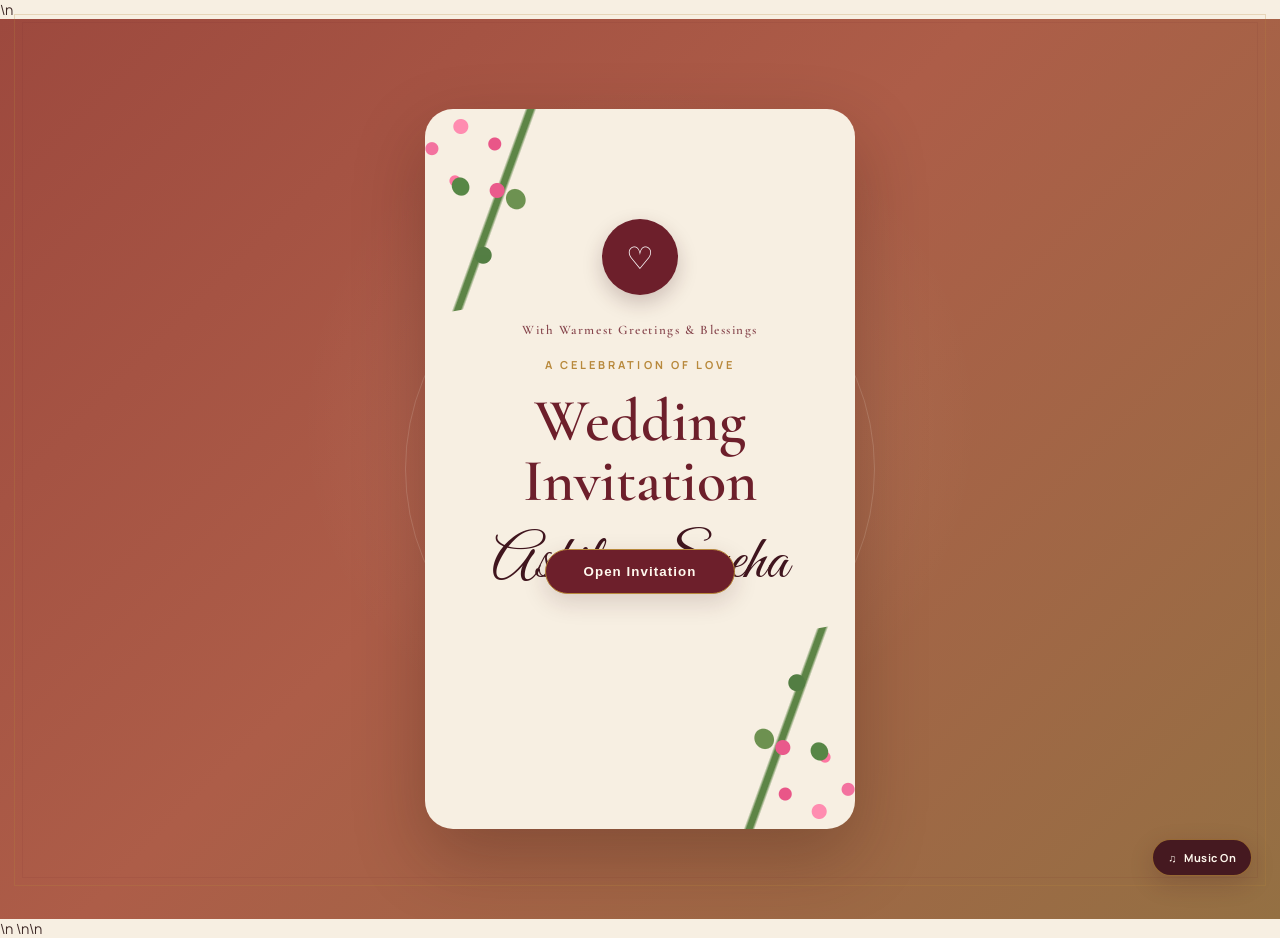
==== index.html @ 761eb429 "Keep invitation language fixed and prevent automatic translation" ====
<!doctype html>
<html lang="en" translate="no" class="notranslate">
<head>
  <meta charset="UTF-8">
  <meta name="viewport" content="width=device-width, initial-scale=1.0">
  <meta name="theme-color" content="#f7efe2">
  <meta name="description" content="Wedding invitation of Ashil & Sneha — 13 December 2026.">\n  <meta name="google" content="notranslate">
  <title>Ashil & Sneha — Wedding Invitation</title>
  <link rel="preconnect" href="https://fonts.googleapis.com">
  <link rel="preconnect" href="https://fonts.gstatic.com" crossorigin>
  <link href="https://fonts.googleapis.com/css2?family=Cormorant+Garamond:wght@400;500;600;700&family=Great+Vibes&family=Manrope:wght@400;500;600;700&display=swap" rel="stylesheet">
  <link rel="stylesheet" href="style.css">
</head>
<body>
  <div class="petals" aria-hidden="true"></div>

  <div id="welcome" class="welcome">
    <div class="mandala"></div>
    <div class="welcome-card">
      <div class="welcome-card-corner top-left" aria-hidden="true"></div>
      <div class="welcome-card-corner bottom-right" aria-hidden="true"></div>
      <div class="welcome-icon" aria-label="Wedding heart">♡</div>
      <div class="gurudeva-mantra">With Warmest Greetings &amp; Blessings</div>
      <p class="eyebrow">A Celebration of Love</p>
      <h1>Wedding Invitation</h1>
      <p class="welcome-names">Ashil <span>&amp;</span> Sneha</p>
      <button id="openInvite" class="gold-btn">Open Invitation</button>
    </div>
  </div>

  <audio id="weddingMusic" preload="auto" loop src="https://d2ol7oe51mr4n9.cloudfront.net/user_3JaT6rEnFH7bwNavYYi70WgtPzo/0bf61aef-4ac8-42bd-b71f-e8da6120f40d.mp3"></audio>\n  <button id="musicToggle" class="music-toggle" type="button" aria-label="Turn wedding music off" aria-pressed="true">♫ <span>Music On</span></button>\n\n  <main id="invitation" class="hidden">
    <section class="hero section corner-floral-frame">
      <div class="lily-corner lily-top-left" aria-hidden="true">✿</div>
      <div class="lily-corner lily-top-right" aria-hidden="true">✿</div>
      <div class="lily-corner lily-bottom-left" aria-hidden="true">✿</div>
      <div class="lily-corner lily-bottom-right" aria-hidden="true">✿</div>
      <div class="ornament top"></div>
      <p class="eyebrow">With great joy and happiness</p>
      <h1>Ashil <span>&amp;</span> Sneha</h1>
      <p class="subtitle">cordially invite you to celebrate their wedding</p>
      <div class="flower-divider">✿ ❁ ✿</div>
      <div id="countdown" class="countdown" aria-label="Countdown to the wedding"></div>
    </section>

    <section class="card section">
      <p class="eyebrow">The Families</p>
      <h2>With the blessings of our families</h2>
      <div class="families">
        <div>
          <h3>Ashil</h3>
          <p>S/o. Gopalakrishnan &amp; Usha Gopalakrishnan</p>
          <p>Thalakkattu Perumthittayil House,<br>Kadakkara, Ezhikkara</p>
        </div>
        <div class="ampersand">&amp;</div>
        <div>
          <h3>Sneha</h3>
          <p>D/o. Rajesh M S &amp; Sreedevi Rajesh</p>
          <p>Marathanthara House,<br>Perumpadanna, North Paravur</p>
        </div>
      </div>
    </section>

    <section class="details section">
      <div class="detail-card">
        <span class="icon">❈</span>
        <p class="eyebrow">Marriage</p>
        <h2>Sunday</h2>
        <p class="date">13 December 2026</p>
        <p>Between <strong>10:30 AM to 11:00 AM</strong></p>
        <div class="rule"></div>
        <h3>Treesa Garden</h3>
        <p>Mangalath Road,<br>Perumbadanna, North Paravur</p>
        <a class="map-btn" href="https://maps.app.goo.gl/sxNYgMkaWMaSw1bAA" target="_blank" rel="noopener noreferrer">📍 Open in Google Maps</a>
      </div>

      <div class="detail-card">
        <span class="icon">✦</span>
        <p class="eyebrow">Reception</p>
        <h2>Sunday</h2>
        <p class="date">13 December 2026</p>
        <p><strong>5:00 PM</strong></p>
        <div class="rule"></div>
        <h3>Infant Jesus Church Kadakkara</h3>
        <p>North Paravur</p>
        <a class="map-btn" href="https://maps.app.goo.gl/wAV98LArERzbvWy58" target="_blank" rel="noopener noreferrer">📍 Open in Google Maps</a>
      </div>
    </section>

    <section class="message section">
      <div class="quote-mark">“</div>
      <p>Two hearts, one beautiful journey, and a lifetime of memories waiting to be made.</p>
      <p class="small">Your presence and blessings will make our day even more special.</p>
    </section>

    <section class="compliments section">
      <p class="eyebrow">With love</p>
      <h2>Best Compliments From</h2>
      <p class="compliment-names">Anandhu<br>&amp;<br>Akshaya Anandhu</p>
    </section>



    <section id="wishes" class="wishes section">
      <div class="flower-corner left">❀</div>
      <div class="flower-corner right">❀</div>
      <p class="eyebrow">A little love from you</p>
      <h2>Guest Wishes <span class="live-count" id="wishHeadingCount">0</span></h2>
      <p class="small">Leave a blessing or a message for Ashil &amp; Sneha.</p>
      <div class="wish-quotes" aria-label="Wedding wish inspirations">
        <div class="wish-quote active">“May your love grow deeper with every beautiful season of life.”</div>
        <div class="wish-quote">“Two hearts, one journey, countless memories. Wishing you a lifetime of happiness.”</div>
        <div class="wish-quote">“May your home always be filled with love, laughter and togetherness.”</div>
      </div>
      <form id="wishForm" class="wish-form">
        <label>
          Your name
          <input id="wishName" name="name" maxlength="60" required placeholder="Your name">
        </label>
        <label>
          Your wishes
          <textarea id="wishMessage" name="message" maxlength="300" required placeholder="Write your blessing..."></textarea>
        </label>
        <button class="gold-btn" type="submit">Send Wishes</button>
      </form>
      <div id="wishList" class="wish-list"></div>
    </section>

    <section id="attendance" class="attendance section">
      <div class="attendance-card">
        <p class="eyebrow">We would love to know</p>
        <h2>Guest Attendance</h2>
        <form id="attendanceForm" class="attendance-form">
          <label>Your name<input id="attendanceName" maxlength="60" required placeholder="Your name"></label>
          <label>Attendance<select id="attendanceStatus" required><option value="">Choose one</option><option value="Attending">Attending</option><option value="Maybe">Maybe</option><option value="Not attending">Not attending</option></select></label>
          <label>Number of people<input id="attendancePeople" type="number" min="1" max="20" value="1" required></label>
          <button class="gold-btn" type="submit">Confirm Attendance</button>
          <p id="attendanceStatusMessage" class="form-message" role="status"></p>
        </form>
        <div id="attendanceList" class="attendance-list"></div>
      </div>
    </section>

    <footer>
      <div class="footer-symbol">ॐ</div>
      <p>Ashil &amp; Sneha</p>
      <small>13 • 12 • 2026</small>
    </footer>
  </main>
  <script src="script.js"></script>
</body>
</html>
---- style.css ----
:root{
  --cream:#f7efe2; --paper:#fffaf2; --burgundy:#6d1f2b; --deep:#40151e;
  --gold:#b8893c; --ink:#3e2a27; --terracotta:#a94f42; --golden:#8d6a3e; --muted:#806b62; --line:rgba(109,31,43,.18);
}
*{box-sizing:border-box}
html{scroll-behavior:smooth}
body{margin:0;background:var(--cream);color:var(--ink);font-family:Manrope,Arial,sans-serif;overflow-x:hidden}
body:before,body:after{content:"";position:fixed;inset:14px;pointer-events:none;border:1px solid rgba(184,137,60,.25);z-index:10}
body:after{inset:22px;border:1px solid rgba(109,31,43,.08)}
.hidden{display:none}
.welcome{min-height:100vh;display:grid;place-items:center;text-align:center;position:relative;padding:28px 18px;overflow:hidden;background:linear-gradient(135deg,var(--terracotta) 0%,#a65b45 42%,var(--golden) 100%)}
.welcome:before{content:"";position:absolute;inset:0;background:radial-gradient(circle at 50% 45%,rgba(255,241,210,.12),transparent 42%);pointer-events:none}
.welcome>*{position:relative;z-index:2}
.mandala{position:absolute!important;width:min(86vw,470px);height:min(86vw,470px);border:1px solid rgba(255,245,224,.18);border-radius:50%;z-index:1!important}
.mandala:before,.mandala:after{content:"";position:absolute;inset:35px;border:1px dashed rgba(255,245,224,.18);border-radius:50%}
.mandala:after{inset:90px;border:1px solid rgba(255,245,224,.12)}
.ganesha,.footer-symbol{font-family:Georgia,serif;color:var(--burgundy);font-size:52px}
.welcome-card{position:relative;width:min(88vw,430px);min-height:min(82vh,720px);padding:90px 34px 54px;display:flex;flex-direction:column;align-items:center;justify-content:center;background:var(--paper);border-radius:28px;box-shadow:0 28px 70px rgba(45,20,15,.28);overflow:hidden}
.welcome-card:before,.welcome-card:after{content:"";position:absolute;width:180px;height:220px;background:radial-gradient(circle at 35% 35%,#ff76a7 0 7%,transparent 8%),radial-gradient(circle at 60% 20%,#ef4e86 0 6%,transparent 7%),linear-gradient(135deg,transparent 44%,#4f813e 45% 48%,transparent 49%);opacity:.92}
.welcome-card:before{left:-70px;top:-55px;transform:rotate(-15deg)}
.welcome-card:after{right:-70px;bottom:-55px;transform:rotate(165deg)}
.welcome-card .welcome-icon{width:76px;height:76px;border-radius:50%;display:grid;place-items:center;background:var(--burgundy);color:white;font-size:31px;box-shadow:0 8px 22px rgba(64,21,30,.18);margin-bottom:28px}
.welcome-card h1{font:600 clamp(38px,7vw,66px)/1 "Cormorant Garamond",serif;color:var(--burgundy);margin:4px 0 10px}
.welcome-card .welcome-names{font-size:clamp(38px,8vw,64px);margin:8px 0 30px}
.welcome-card .eyebrow{color:var(--gold)}
.welcome-card .gold-btn{position:absolute;bottom:48px;min-width:190px}
.welcome-card .gurudeva-mantra{color:var(--burgundy);opacity:.82}
.welcome-card .ganesha{font-size:30px;color:var(--burgundy)}
.gurudeva-mantra{margin-top:-2px;margin-bottom:18px;font:600 13px/1.4 "Cormorant Garamond",serif;letter-spacing:.16em;color:var(--gold)}
.eyebrow{text-transform:uppercase;letter-spacing:.28em;font-size:11px;color:var(--gold);font-weight:700;margin:0 0 15px}
.welcome h1{font:600 clamp(38px,7vw,76px)/1 "Cormorant Garamond",serif;color:var(--burgundy);margin:4px 0 10px}
.welcome-names{font:400 clamp(40px,8vw,78px)/1.1 "Great Vibes",cursive;color:var(--deep);margin:10px 0 30px}
.welcome-names span{font-family:"Cormorant Garamond";font-size:.7em;color:var(--gold)}
.gold-btn{border:1px solid var(--gold);background:var(--burgundy);color:#fff8ee;padding:14px 26px;border-radius:999px;letter-spacing:.08em;font-weight:700;cursor:pointer;box-shadow:0 8px 24px rgba(64,21,30,.16);transition:.25s}
.gold-btn:hover{transform:translateY(-2px);background:var(--deep)}
.section{width:min(100% - 36px,960px);margin:auto}
.hero{text-align:center;padding:110px 20px 80px;position:relative}
.hero h1{font:500 clamp(58px,11vw,118px)/.9 "Great Vibes",cursive;color:var(--burgundy);margin:8px 0 18px}
.hero h1 span{font-family:"Cormorant Garamond";font-size:.65em;color:var(--gold)}
.subtitle{font:500 19px "Cormorant Garamond",serif;color:var(--muted)}
.flower-divider{color:var(--gold);letter-spacing:10px;margin:30px 0}
.countdown{display:flex;justify-content:center;gap:12px;flex-wrap:wrap}
.countdown div{min-width:78px;padding:13px 8px;border:1px solid var(--line);background:rgba(255,250,242,.62);border-radius:14px}
.countdown b{display:block;font:600 30px "Cormorant Garamond";color:var(--burgundy)}
.countdown span{font-size:9px;letter-spacing:.16em;text-transform:uppercase;color:var(--muted)}
.card,.wishes{background:rgba(255,250,242,.8);border:1px solid var(--line);padding:60px 7%;text-align:center;box-shadow:0 18px 50px rgba(64,21,30,.06)}
h2{font:600 clamp(30px,5vw,45px)/1.1 "Cormorant Garamond";color:var(--burgundy);margin:0 0 28px}
.families{display:grid;grid-template-columns:1fr auto 1fr;gap:28px;align-items:center}
.families h3,.detail-card h3{font:600 27px "Cormorant Garamond";color:var(--burgundy);margin:0 0 10px}
.families p,.detail-card p{font-size:14px;line-height:1.8;color:var(--muted)}
.ampersand{font:400 45px "Great Vibes";color:var(--gold)}
.details{display:grid;grid-template-columns:1fr 1fr;gap:22px;padding:70px 0}
.detail-card{padding:48px 25px;text-align:center;background:var(--paper);border:1px solid var(--line);position:relative}
.icon{color:var(--gold);font-size:25px}
.detail-card h2{margin:7px 0 0}
.date{font:600 25px "Cormorant Garamond";color:var(--burgundy)!important}
.detail-card strong{color:var(--burgundy)}
.rule{height:1px;background:var(--line);width:70px;margin:25px auto}
.map-btn{display:inline-flex;align-items:center;justify-content:center;margin-top:18px;padding:11px 18px;border:1px solid var(--gold);border-radius:999px;background:transparent;color:var(--burgundy);text-decoration:none;font-size:12px;font-weight:700;letter-spacing:.06em;transition:.25s}
.map-btn:hover{background:var(--burgundy);color:#fff8ee;transform:translateY(-2px)}
.message{text-align:center;padding:70px 20px}
.quote-mark{font:90px Georgia;color:rgba(184,137,60,.4);height:65px}
.message p{font:500 clamp(28px,4vw,43px)/1.25 "Cormorant Garamond";color:var(--burgundy);max-width:700px;margin:0 auto}
.message .small,.small{font:14px/1.8 Manrope;color:var(--muted);margin-top:20px}
.compliments{text-align:center;padding:60px 20px 90px}
.compliment-names{font:500 31px/1.55 "Cormorant Garamond";color:var(--burgundy)}
.wishes{position:relative;margin-bottom:70px}
.flower-corner{position:absolute;color:rgba(109,31,43,.18);font-size:70px;top:15px}
.flower-corner.left{left:20px}.flower-corner.right{right:20px;transform:scaleX(-1)}
.wish-form{max-width:620px;margin:30px auto;display:grid;gap:16px;text-align:left}
.wish-form label{font-size:11px;text-transform:uppercase;letter-spacing:.12em;color:var(--muted);font-weight:700}
input,textarea{display:block;width:100%;margin-top:7px;border:1px solid var(--line);background:#fffdf8;border-radius:10px;padding:13px;font:14px Manrope;color:var(--ink);outline:none}
textarea{min-height:110px;resize:vertical}
input:focus,textarea:focus{border-color:var(--gold)}
.wish-quotes{display:grid;gap:10px;max-width:620px;margin:22px auto 28px;text-align:center}
.wish-quote{padding:16px 20px;border:1px solid rgba(184,137,60,.28);border-radius:14px;background:rgba(255,250,242,.72);color:var(--burgundy);font:500 18px/1.45 "Cormorant Garamond",serif;box-shadow:0 8px 24px rgba(64,21,30,.05);opacity:.5;transform:translateY(4px);transition:opacity .5s,transform .5s}
.wish-quote.active{opacity:1;transform:translateY(0);border-color:rgba(184,137,60,.55)}
.wish-list{display:grid;gap:12px;text-align:left}
.wish{padding:16px 18px;border-left:3px solid var(--gold);background:#fffdf8}
.wish strong{color:var(--burgundy);font-size:13px}.wish p{font:17px/1.45 "Cormorant Garamond";margin:5px 0 0}
.empty{font-size:13px;color:var(--muted);text-align:center}
footer{text-align:center;padding:55px 20px 90px;background:var(--deep);color:#f9ead8}
footer .footer-symbol{color:#d4a65c;font-size:35px}footer p{font:32px "Great Vibes";margin:5px}footer small{letter-spacing:.25em;font-size:9px;opacity:.7}
.petal{position:fixed;top:-20px;width:10px;height:15px;background:rgba(155,52,69,.55);border-radius:100% 0 100% 0;z-index:20;pointer-events:none;animation:fall linear forwards}
@keyframes fall{to{transform:translate3d(var(--drift),110vh,0) rotate(540deg);opacity:0}}
@media(max-width:700px){
  .families,.details{grid-template-columns:1fr}.ampersand{font-size:35px}.details{padding:45px 0}.hero{padding-top:80px}.card{padding:45px 22px}
}
@media(prefers-reduced-motion:reduce){*{scroll-behavior:auto!important;animation:none!important;transition:none!important}}

.welcome-card .floral-copy{position:absolute;left:24px;right:24px;top:105px;bottom:105px;pointer-events:none}

.welcome-card-corner{position:absolute;width:190px;height:210px;pointer-events:none;background:
radial-gradient(circle at 18% 22%,#f36b9b 0 6px,transparent 7px),
radial-gradient(circle at 35% 14%,#ff86ad 0 7px,transparent 8px),
radial-gradient(circle at 51% 25%,#e84d83 0 6px,transparent 7px),
radial-gradient(circle at 27% 39%,#ff709f 0 5px,transparent 6px),
radial-gradient(circle at 48% 47%,#e95387 0 7px,transparent 8px),
linear-gradient(120deg,transparent 47%,#557f3e 48% 50%,transparent 51%);
opacity:.95}
.welcome-card-corner:after{content:"";position:absolute;inset:0;background:
radial-gradient(ellipse at 35% 35%,#4f813e 0 8px,transparent 9px),
radial-gradient(ellipse at 55% 55%,#668d49 0 9px,transparent 10px),
radial-gradient(ellipse at 24% 68%,#4b783b 0 8px,transparent 9px);
transform:rotate(-25deg)}
.welcome-card-corner.top-left{left:-18px;top:-18px;transform:rotate(-10deg)}
.welcome-card-corner.bottom-right{right:-18px;bottom:-18px;transform:rotate(170deg)}
@media(max-width:700px){.welcome-card{min-height:78vh;padding-left:25px;padding-right:25px}.welcome-card-corner{transform:scale(.82) rotate(-10deg)}.welcome-card-corner.bottom-right{transform:scale(.82) rotate(170deg)}}


/* Ornate Indian palace invitation opening theme */
.welcome{background:linear-gradient(135deg,#8f4037 0%,#b66b48 48%,#8b693f 100%);padding:22px 14px}
.welcome-card{width:min(94vw,470px);min-height:min(92vh,820px);padding:145px 34px 185px;border-radius:10px;background:#f4e8cf;box-shadow:0 30px 80px rgba(43,20,12,.35);border:1px solid rgba(184,137,60,.7)}
.welcome-card:before,.welcome-card:after{display:none}
.welcome-card:after{content:"";display:block;position:absolute;inset:12px;border:1px solid rgba(184,137,60,.55);border-radius:4px;pointer-events:none}
.invitation-arch{position:absolute;left:10%;right:10%;top:-2px;height:145px;border:3px solid #b8893c;border-bottom:0;border-radius:150px 150px 0 0;background:linear-gradient(180deg,rgba(177,132,64,.18),rgba(255,250,242,.05));box-shadow:inset 0 0 0 5px rgba(255,248,226,.35)}
.invitation-arch:before,.invitation-arch:after{content:"";position:absolute;top:14px;width:20px;height:115px;border-top:2px solid #b8893c;border-bottom:2px solid #b8893c;opacity:.65}
.invitation-arch:before{left:17px}.invitation-arch:after{right:17px}
.ganesha-line{position:absolute;z-index:5;top:42px;left:50%;transform:translateX(-50%);width:62px;height:62px;border-radius:50%;display:grid;place-items:center;color:#b8893c;background:#f4e8cf;box-shadow:0 0 0 2px #b8893c,0 0 0 5px #f4e8cf,0 0 0 6px rgba(184,137,60,.65)}
.ganesha-line svg{width:47px;height:47px}
.brass-bells{position:absolute;left:9px;top:18px;z-index:8;display:flex;flex-direction:column;gap:3px;transform:rotate(-6deg)}
.brass-bells span{font-size:25px;filter:saturate(.75) sepia(.45);line-height:1}
.brass-bells span:nth-child(2){margin-left:18px;font-size:21px}.brass-bells span:nth-child(3){margin-left:5px;font-size:18px}
.bougainvillea{position:absolute;right:-4px;top:4px;width:155px;height:180px;z-index:8;transform:rotate(7deg);background:
radial-gradient(circle at 65% 18%,#e94c86 0 7px,transparent 8px),
radial-gradient(circle at 48% 29%,#f66a9b 0 8px,transparent 9px),
radial-gradient(circle at 78% 37%,#ef4f8b 0 7px,transparent 8px),
radial-gradient(circle at 38% 50%,#f26a9a 0 7px,transparent 8px),
radial-gradient(circle at 67% 60%,#e84782 0 8px,transparent 9px),
radial-gradient(ellipse at 52% 42%,#4e7e3c 0 8px,transparent 9px),
radial-gradient(ellipse at 76% 52%,#5d8b43 0 9px,transparent 10px),
linear-gradient(125deg,transparent 48%,#4d7438 49% 51%,transparent 52%)}
.welcome-icon{position:relative;z-index:6;width:66px;height:66px;margin-bottom:14px!important;background:#6d1f2b!important;box-shadow:0 8px 20px rgba(64,21,30,.22)!important}
.gurudeva-mantra{position:relative;z-index:6;margin-bottom:12px;color:#8c6a3e}
.welcome-card .eyebrow,.welcome-card h1,.welcome-card .welcome-names,.welcome-card .gold-btn{position:relative;z-index:6}
.welcome-card h1{font-size:clamp(34px,7vw,60px)}
.welcome-card .welcome-names{font-size:clamp(38px,8vw,62px);margin-bottom:24px}
.welcome-card .gold-btn{bottom:142px;z-index:10}
.palace-landscape{position:absolute;left:0;right:0;bottom:0;height:170px;background:linear-gradient(180deg,#d5a85d 0%,#c18c45 28%,#6c6b4b 30%,#6c8b75 31%,#58766b 100%);overflow:hidden;border-top:2px solid rgba(184,137,60,.7);z-index:4}
.palace-landscape:before{content:"";position:absolute;inset:0;background:linear-gradient(180deg,rgba(255,235,175,.35),transparent 55%);pointer-events:none}
.palace{position:absolute;bottom:55px;width:120px;height:78px;background:linear-gradient(#d5a45a,#a96f35);border:2px solid rgba(91,55,28,.45);box-shadow:inset 0 0 20px rgba(255,228,160,.25)}
.palace-left{left:-10px}.palace-center{left:50%;transform:translateX(-50%);width:160px;height:94px}.palace-right{right:-10px}
.palace:before{content:"";position:absolute;left:15%;right:15%;top:-31px;height:48px;border-radius:50% 50% 0 0;background:#b77d3d;border:2px solid rgba(91,55,28,.45);clip-path:polygon(0 100%,50% 0,100% 100%)}
.palace i{display:inline-block;width:12px;height:24px;margin:34px 7px 0;background:#5d3b27;border-radius:8px 8px 0 0;opacity:.8}
.palace b{position:absolute;left:35%;right:35%;bottom:0;height:43px;background:#6b4129;border-radius:40px 40px 0 0}
.palace-center i{margin-top:42px;width:13px;height:29px}.palace-center:after{content:"";position:absolute;left:38%;right:38%;top:-48px;height:55px;border-radius:50% 50% 0 0;background:#c88e48;clip-path:polygon(0 100%,50% 0,100% 100%)}
.palace-water{position:absolute;left:0;right:0;bottom:0;height:55px;background:repeating-linear-gradient(175deg,rgba(255,226,164,.25) 0 2px,transparent 2px 12px);opacity:.8}
.landscape-flowers{position:absolute;bottom:35px;width:105px;height:55px;background:
radial-gradient(circle at 20% 60%,#f5f1e7 0 5px,transparent 6px),
radial-gradient(circle at 37% 45%,#e84f87 0 6px,transparent 7px),
radial-gradient(circle at 55% 70%,#f36a9a 0 6px,transparent 7px),
radial-gradient(circle at 72% 42%,#fff8ed 0 5px,transparent 6px),
radial-gradient(ellipse at 50% 85%,#527c40 0 12px,transparent 13px)}
.landscape-flowers.left{left:-5px}.landscape-flowers.right{right:-5px;transform:scaleX(-1)}
@media(max-width:700px){
  .welcome-card{min-height:94vh;padding-top:135px;padding-bottom:180px}
  .palace-landscape{height:155px}.palace{transform:scale(.82);transform-origin:bottom}
  .palace-center{transform:translateX(-50%) scale(.9)}
  .welcome-card .gold-btn{bottom:130px}
  .bougainvillea{transform:scale(.82) rotate(7deg);transform-origin:top right}
}


/* Clean floral opening card theme */
.welcome{min-height:100vh;padding:28px 18px;background:linear-gradient(135deg,#9d493e 0%,#ad5d48 45%,#947043 100%)}
.welcome-card{width:min(88vw,430px);min-height:min(82vh,720px);padding:110px 34px 120px;justify-content:flex-start;background:#f7efe2;border-radius:28px;box-shadow:0 28px 70px rgba(45,20,15,.28);border:0}
.welcome-card:before,.welcome-card:after{display:none}
.welcome-card-corner{display:block;z-index:3}
.welcome-icon{z-index:4;width:76px;height:76px;margin:0 0 28px!important;background:#6d1f2b!important;color:#fff!important}
.welcome-card .gurudeva-mantra{z-index:4;margin-bottom:18px;color:#6d1f2b;font:600 13px/1.4 "Cormorant Garamond",serif;letter-spacing:.12em}
.welcome-card .eyebrow{z-index:4;color:#b8893c}
.welcome-card h1{z-index:4;color:#6d1f2b;font-size:clamp(38px,7vw,60px);margin:4px 0 10px}
.welcome-card .welcome-names{z-index:4;color:#40151e;font-size:clamp(38px,8vw,62px);margin:8px 0 0}
.welcome-card .gold-btn{z-index:5;bottom:48px;min-width:190px}
@media(max-width:700px){.welcome-card{min-height:78vh;padding-left:25px;padding-right:25px}.welcome-card .gold-btn{bottom:48px}}


/* Delicate lily corner florals inside invitation */
.corner-floral-frame{position:relative;overflow:hidden}
.lily-corner{position:absolute;z-index:0;color:#b8893c;font-family:Georgia,serif;font-size:70px;line-height:1;opacity:.72;text-shadow:0 3px 10px rgba(64,21,30,.08);filter:drop-shadow(0 2px 2px rgba(184,137,60,.12))}
.lily-corner:before,.lily-corner:after{content:"";position:absolute;width:44px;height:18px;border-radius:100% 0 100% 0;background:rgba(86,125,63,.72);transform-origin:center}
.lily-corner:before{transform:rotate(35deg);left:35px;top:42px}
.lily-corner:after{transform:rotate(-25deg);left:48px;top:20px}
.lily-top-left{top:10px;left:8px;transform:rotate(-22deg)}
.lily-top-right{top:10px;right:8px;transform:rotate(22deg) scaleX(-1)}
.lily-bottom-left{bottom:8px;left:8px;transform:rotate(202deg)}
.lily-bottom-right{bottom:8px;right:8px;transform:rotate(158deg) scaleX(-1)}
.corner-floral-frame>*:not(.lily-corner){position:relative;z-index:1}
@media(max-width:700px){.lily-corner{font-size:52px}.lily-corner:before,.lily-corner:after{width:34px;height:14px}.lily-top-left{top:8px;left:3px}.lily-top-right{top:8px;right:3px}.lily-bottom-left{bottom:5px;left:3px}.lily-bottom-right{bottom:5px;right:3px}}


/* Matching rose + green lily corner accents throughout the invitation */
.card,.detail-card,.message,.compliments,.wishes{position:relative;overflow:hidden}
.card:before,.card:after,.detail-card:before,.detail-card:after,.message:before,.message:after,.compliments:before,.compliments:after,.wishes:before,.wishes:after{content:"";position:absolute;pointer-events:none;z-index:0;width:115px;height:105px;background:
radial-gradient(circle at 28% 30%,#c94f62 0 8px,transparent 9px),
radial-gradient(circle at 43% 18%,#e0717e 0 7px,transparent 8px),
radial-gradient(circle at 58% 34%,#b93f55 0 9px,transparent 10px),
radial-gradient(circle at 35% 50%,#e48a91 0 6px,transparent 7px),
radial-gradient(ellipse at 68% 55%,#5f8b48 0 9px,transparent 10px),
radial-gradient(ellipse at 52% 72%,#4f7e3e 0 10px,transparent 11px),
radial-gradient(ellipse at 78% 25%,#739a58 0 7px,transparent 8px)}
.card:before,.detail-card:before,.message:before,.compliments:before,.wishes:before{top:-10px;left:-8px;transform:rotate(-12deg)}
.card:after,.detail-card:after,.message:after,.compliments:after,.wishes:after{right:-8px;bottom:-10px;transform:rotate(168deg)}
.card>*:not(:before):not(:after),.detail-card>*:not(:before):not(:after),.message>*:not(:before):not(:after),.compliments>*:not(:before):not(:after),.wishes>*:not(:before):not(:after){position:relative;z-index:1}
/* Larger lily petals layered over the rose clusters */
.card:before,.detail-card:before,.message:before,.compliments:before,.wishes:before{background-color:transparent}
@media(max-width:700px){
  .card:before,.card:after,.detail-card:before,.detail-card:after,.message:before,.message:after,.compliments:before,.compliments:after,.wishes:before,.wishes:after{width:82px;height:78px;background-size:100% 100%}
}


/* Guest attendance window */
.attendance{padding:0 0 70px}
.attendance-card{background:rgba(255,250,242,.88);border:1px solid var(--line);padding:55px 7%;text-align:center;box-shadow:0 18px 50px rgba(64,21,30,.06);position:relative;overflow:hidden}
.attendance-card:before,.attendance-card:after{content:"";position:absolute;pointer-events:none;width:100px;height:90px;background:radial-gradient(circle at 28% 30%,#c94f62 0 8px,transparent 9px),radial-gradient(circle at 55% 18%,#e0717e 0 7px,transparent 8px),radial-gradient(ellipse at 68% 60%,#5f8b48 0 9px,transparent 10px)}
.attendance-card:before{left:-8px;top:-8px;transform:rotate(-10deg)}.attendance-card:after{right:-8px;bottom:-8px;transform:rotate(170deg)}.attendance-card>*{position:relative;z-index:1}
.attendance-stats{display:grid;grid-template-columns:repeat(3,1fr);gap:12px;max-width:700px;margin:30px auto}
.attendance-stats div{padding:18px 10px;border:1px solid rgba(184,137,60,.28);border-radius:14px;background:#fffdf8}
.attendance-stats strong{display:block;font:600 32px "Cormorant Garamond";color:var(--burgundy)}.attendance-stats span{font-size:9px;text-transform:uppercase;letter-spacing:.1em;color:var(--muted)}
.attendance-form{max-width:620px;margin:25px auto 38px;display:grid;gap:15px;text-align:left}.attendance-form label{font-size:11px;text-transform:uppercase;letter-spacing:.12em;color:var(--muted);font-weight:700}
.attendance-form select{display:block;width:100%;margin-top:7px;border:1px solid var(--line);background:#fffdf8;border-radius:10px;padding:13px;font:14px Manrope;color:var(--ink);outline:none}.attendance-form select:focus{border-color:var(--gold)}
.optional{font-size:10px;letter-spacing:0;text-transform:none;font-weight:400}.form-message{min-height:20px;text-align:center;color:var(--burgundy);font-size:12px;margin:0}
.attendance-list-heading{max-width:620px;margin:0 auto 12px;display:flex;justify-content:space-between;align-items:center;color:var(--burgundy);font:600 21px "Cormorant Garamond"}.attendance-list-heading small{font:10px;text-transform:uppercase;letter-spacing:.1em;color:var(--muted)}
.attendance-list{max-width:620px;margin:auto;display:grid;gap:10px;text-align:left}.attendance-entry{padding:14px 16px;border-left:3px solid var(--gold);background:#fffdf8}.attendance-entry div{display:flex;justify-content:space-between;gap:12px;align-items:center}.attendance-entry strong{color:var(--burgundy);font-size:13px}.attendance-entry span{font-size:10px;color:var(--muted);text-transform:uppercase;letter-spacing:.05em}.attendance-entry p{font:17px/1.45 "Cormorant Garamond";margin:6px 0 0;color:var(--ink)}
.live-count{display:inline-block;vertical-align:middle;margin-left:8px;min-width:30px;padding:4px 9px;border-radius:999px;background:var(--burgundy);color:#fff;font:700 12px Manrope}
@media(max-width:700px){.attendance-stats{grid-template-columns:1fr}.attendance-card{padding:45px 22px}.attendance-entry div{align-items:flex-start;flex-direction:column;gap:3px}}


/* Compact attendance panel beneath Guest Wishes */
.attendance{padding:0 0 55px}.attendance-card{max-width:760px;margin:0 auto;padding:34px 30px;border-radius:18px}.attendance-card h2{font-size:34px;margin-bottom:10px}.attendance-stats{max-width:560px;margin:20px auto;gap:10px}.attendance-stats div{padding:13px 8px}.attendance-stats strong{font-size:27px}.attendance-form{max-width:520px;margin:20px auto 0;grid-template-columns:1fr 1fr;gap:12px}.attendance-form label:first-child,.attendance-form label:nth-child(3),.attendance-form .gold-btn,.attendance-form .form-message{grid-column:1/-1}.attendance-entry{padding:11px 14px}@media(max-width:700px){.attendance-card{padding:30px 18px}.attendance-stats{grid-template-columns:repeat(3,1fr)}.attendance-form{grid-template-columns:1fr}.attendance-form label:first-child,.attendance-form label:nth-child(3),.attendance-form .gold-btn,.attendance-form .form-message{grid-column:auto}.attendance-stats strong{font-size:24px}}


/* Compact, elegant Guest Wishes layout */
.wishes{max-width:760px;padding:42px 34px;margin:0 auto 42px;border-radius:18px}.wishes h2{font-size:36px;margin-bottom:10px}.wishes .small{margin-top:8px}.wish-quotes{max-width:560px;margin:18px auto 20px;gap:8px}.wish-quote{padding:11px 16px;font-size:16px}.wish-form{max-width:540px;margin:20px auto;gap:11px}.wish-form textarea{min-height:82px}.wish-list{max-width:540px;margin:18px auto 0;gap:8px;max-height:520px;overflow:hidden}.wish{padding:13px 16px;border-radius:10px;opacity:0;transform:translateY(12px);animation:wishReveal .65s ease forwards}.wish:nth-child(2){animation-delay:.12s}.wish:nth-child(3){animation-delay:.24s}.wish:nth-child(4){animation-delay:.36s}.wish:nth-child(5){animation-delay:.48s}.wish:nth-child(6){animation-delay:.60s}.wish:nth-child(7){animation-delay:.72s}.wish:nth-child(8){animation-delay:.84s}.wish:nth-child(9){animation-delay:.96s}.wish:nth-child(10){animation-delay:1.08s}@keyframes wishReveal{to{opacity:1;transform:translateY(0)}}
@media(max-width:700px){.wishes{width:calc(100% - 28px);padding:34px 18px;margin-bottom:30px}.wishes h2{font-size:32px}.wish-list{max-height:460px}.wish{padding:11px 13px}}
@media(prefers-reduced-motion:reduce){.wish{animation:none;opacity:1;transform:none}}


/* Compact mobile-first invitation layout + gentle auto-scroll */
body{font-size:14px}
.section{width:min(100% - 24px,880px)}
.hero{padding:76px 16px 54px}.hero h1{font-size:clamp(48px,10vw,92px);margin:5px 0 12px}.subtitle{font-size:17px}.flower-divider{margin:20px 0}.countdown{gap:7px}.countdown div{min-width:66px;padding:9px 6px;border-radius:11px}.countdown b{font-size:25px}
.card{padding:40px 28px}.families{gap:18px}.families p,.detail-card p{font-size:13px;line-height:1.65}
.details{gap:14px;padding:48px 0}.detail-card{padding:34px 18px}.date{font-size:22px!important}.message{padding:52px 18px}.message p{font-size:clamp(25px,4vw,36px)}.compliments{padding:48px 18px 60px}.compliment-names{font-size:27px}
.wishes{width:min(100% - 24px,700px);padding:32px 18px;margin-bottom:28px}.wishes h2{font-size:32px}.wish-quotes{margin:14px auto 18px}.wish-quote{font-size:15px;padding:10px 13px}.wish-form{margin:16px auto;gap:9px}.wish-form textarea{min-height:70px}.wish-list{max-height:420px}.wish{padding:10px 12px}.wish p{font-size:15px}
.attendance{padding-bottom:38px}.attendance-card{width:min(100% - 24px,700px);padding:28px 18px}.attendance-card h2{font-size:31px}.attendance-form{margin:15px auto 0;gap:9px}.attendance-entry{padding:10px 12px}
footer{padding:42px 18px 62px}
@media(max-width:700px){body:before,body:after{inset:7px}.hero{padding:58px 10px 42px}.hero h1{font-size:clamp(43px,16vw,72px)}.subtitle{font-size:15px}.countdown div{min-width:61px}.card{padding:34px 18px}.families p{font-size:12px}.details{padding:34px 0}.detail-card{padding:28px 14px}.message{padding:42px 12px}.quote-mark{font-size:72px;height:52px}.compliments{padding:38px 12px 50px}.wishes{width:calc(100% - 18px);padding:28px 13px}.attendance-card{width:calc(100% - 18px);padding:26px 13px}.gold-btn{padding:12px 20px;font-size:12px}.wish-form input,.wish-form textarea,.attendance-form input,.attendance-form select{padding:11px}.flower-corner{font-size:48px}}

/* Auto-scroll state: starts only after the visitor opens the invitation */
html.auto-scroll-active{scroll-behavior:auto}
body.auto-scroll-active{cursor:default}


/* Wedding music control */
#weddingMusic{display:none}.music-toggle{position:fixed;right:28px;bottom:24px;z-index:50;border:1px solid rgba(184,137,60,.7);background:rgba(64,21,30,.94);color:#fff8ee;border-radius:999px;padding:10px 15px;font:700 11px Manrope;letter-spacing:.04em;box-shadow:0 8px 24px rgba(64,21,30,.2);cursor:pointer;backdrop-filter:blur(8px)}.music-toggle span{margin-left:5px}@media(max-width:700px){.music-toggle{right:16px;bottom:16px;padding:9px 13px}}
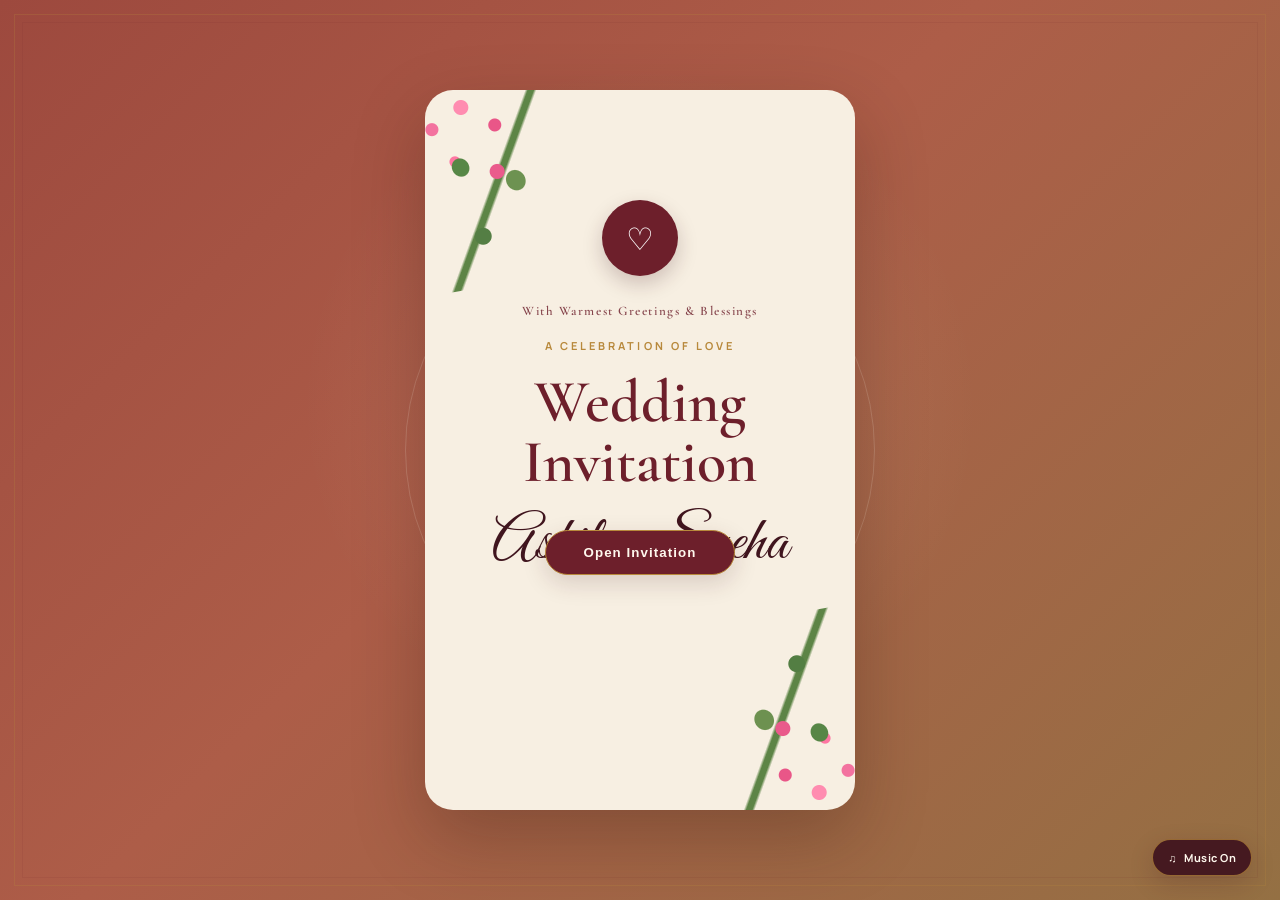
==== commit 914d4aeb: "Update best compliments names" ====
--- a/index.html
+++ b/index.html
@@ -4,7 +4,8 @@
   <meta charset="UTF-8">
   <meta name="viewport" content="width=device-width, initial-scale=1.0">
   <meta name="theme-color" content="#f7efe2">
-  <meta name="description" content="Wedding invitation of Ashil & Sneha — 13 December 2026.">\n  <meta name="google" content="notranslate">
+  <meta name="description" content="Wedding invitation of Ashil & Sneha — 13 December 2026.">
+  <meta name="google" content="notranslate">
   <title>Ashil & Sneha — Wedding Invitation</title>
   <link rel="preconnect" href="https://fonts.googleapis.com">
   <link rel="preconnect" href="https://fonts.gstatic.com" crossorigin>
@@ -28,7 +29,10 @@
     </div>
   </div>
 
-  <audio id="weddingMusic" preload="auto" loop src="https://d2ol7oe51mr4n9.cloudfront.net/user_3JaT6rEnFH7bwNavYYi70WgtPzo/0bf61aef-4ac8-42bd-b71f-e8da6120f40d.mp3"></audio>\n  <button id="musicToggle" class="music-toggle" type="button" aria-label="Turn wedding music off" aria-pressed="true">♫ <span>Music On</span></button>\n\n  <main id="invitation" class="hidden">
+  <audio id="weddingMusic" preload="auto" loop src="https://d2ol7oe51mr4n9.cloudfront.net/user_3JaT6rEnFH7bwNavYYi70WgtPzo/0bf61aef-4ac8-42bd-b71f-e8da6120f40d.mp3"></audio>
+  <button id="musicToggle" class="music-toggle" type="button" aria-label="Turn wedding music off" aria-pressed="true">♫ <span>Music On</span></button>
+
+  <main id="invitation" class="hidden">
     <section class="hero section corner-floral-frame">
       <div class="lily-corner lily-top-left" aria-hidden="true">✿</div>
       <div class="lily-corner lily-top-right" aria-hidden="true">✿</div>
@@ -93,12 +97,10 @@
     </section>
 
     <section class="compliments section">
-      <p class="eyebrow">With love</p>
+      <p class="eyebrow">With love &amp; blessings</p>
       <h2>Best Compliments From</h2>
-      <p class="compliment-names">Anandhu<br>&amp;<br>Akshaya Anandhu</p>
+      <p class="compliment-names">Anandhu, Akshaya Anandhu &amp; All Family Members</p>
     </section>
-
-
 
     <section id="wishes" class="wishes section">
       <div class="flower-corner left">❀</div>
@@ -112,14 +114,8 @@
         <div class="wish-quote">“May your home always be filled with love, laughter and togetherness.”</div>
       </div>
       <form id="wishForm" class="wish-form">
-        <label>
-          Your name
-          <input id="wishName" name="name" maxlength="60" required placeholder="Your name">
-        </label>
-        <label>
-          Your wishes
-          <textarea id="wishMessage" name="message" maxlength="300" required placeholder="Write your blessing..."></textarea>
-        </label>
+        <label>Your name<input id="wishName" name="name" maxlength="60" required placeholder="Your name"></label>
+        <label>Your wishes<textarea id="wishMessage" name="message" maxlength="300" required placeholder="Write your blessing..."></textarea></label>
         <button class="gold-btn" type="submit">Send Wishes</button>
       </form>
       <div id="wishList" class="wish-list"></div>
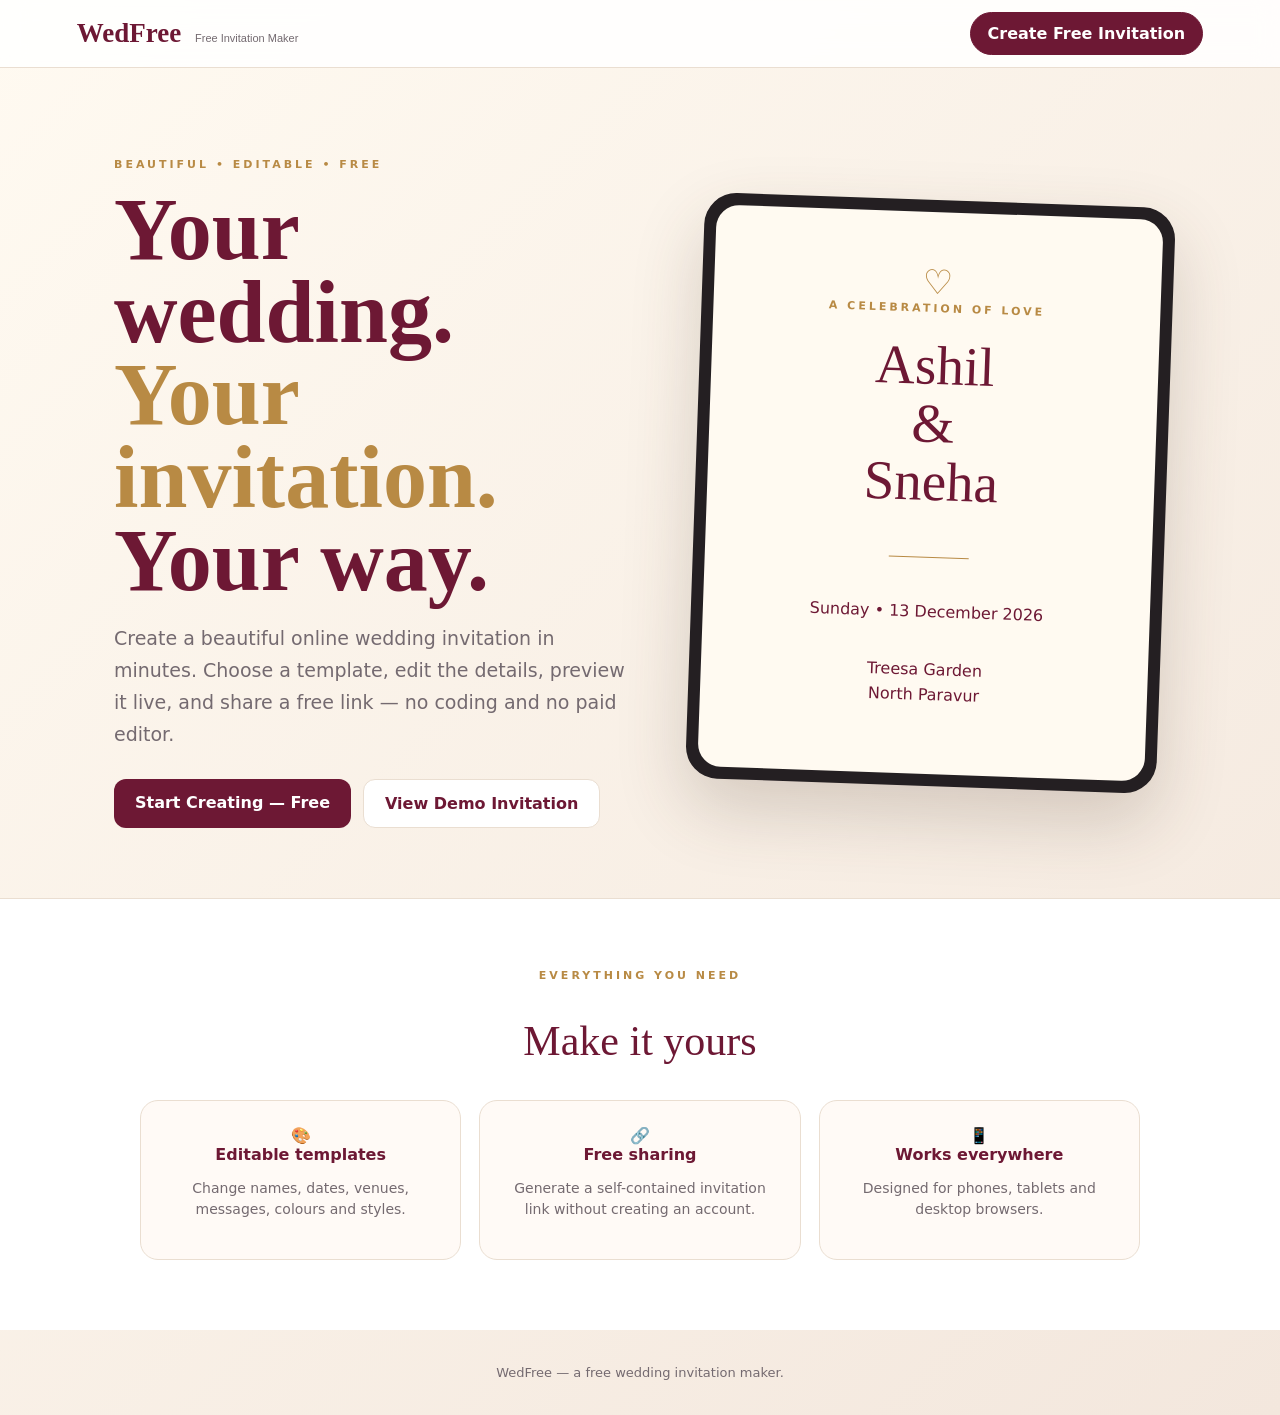
==== commit 70ba19a1: "Turn homepage into free wedding invitation maker landing page" ====
--- a/index.html
+++ b/index.html
@@ -1,147 +1,33 @@
 <!doctype html>
-<html lang="en" translate="no" class="notranslate">
+<html lang="en">
 <head>
-  <meta charset="UTF-8">
-  <meta name="viewport" content="width=device-width, initial-scale=1.0">
-  <meta name="theme-color" content="#f7efe2">
-  <meta name="description" content="Wedding invitation of Ashil & Sneha — 13 December 2026.">
-  <meta name="google" content="notranslate">
-  <title>Ashil & Sneha — Wedding Invitation</title>
-  <link rel="preconnect" href="https://fonts.googleapis.com">
-  <link rel="preconnect" href="https://fonts.gstatic.com" crossorigin>
-  <link href="https://fonts.googleapis.com/css2?family=Cormorant+Garamond:wght@400;500;600;700&family=Great+Vibes&family=Manrope:wght@400;500;600;700&display=swap" rel="stylesheet">
-  <link rel="stylesheet" href="style.css">
+<meta charset="utf-8">
+<meta name="viewport" content="width=device-width,initial-scale=1">
+<title>WedFree — Free Wedding Invitation Maker</title>
+<meta name="description" content="Create a beautiful editable wedding invitation for free.">
+<style>
+:root{--wine:#6d1834;--gold:#b88a44;--cream:#fffaf1;--ink:#2e2630;--muted:#746a70}
+*{box-sizing:border-box}body{margin:0;font-family:Inter,system-ui,-apple-system,Segoe UI,sans-serif;color:var(--ink);background:linear-gradient(135deg,#fffaf1,#f3e7dd);min-height:100vh}
+nav{height:68px;display:flex;align-items:center;justify-content:space-between;padding:0 6%;background:#ffffffdd;backdrop-filter:blur(12px);border-bottom:1px solid #eaded1;position:sticky;top:0;z-index:5}
+.logo{font:700 27px Georgia,serif;color:var(--wine)}.logo small{font:11px Inter,sans-serif;color:var(--muted);margin-left:7px}
+nav a,.cta{padding:11px 17px;border-radius:999px;text-decoration:none;font-weight:700;border:1px solid #eaded1;color:var(--wine);background:white}.cta{background:var(--wine);color:white;border-color:var(--wine)}
+.hero{max-width:1100px;margin:auto;padding:90px 24px 70px;display:grid;grid-template-columns:1.05fr .95fr;gap:60px;align-items:center}
+.eyebrow{letter-spacing:3px;text-transform:uppercase;font-size:11px;font-weight:800;color:var(--gold)}h1{font:600 clamp(52px,7vw,88px)/.94 Georgia,serif;color:var(--wine);margin:18px 0}h1 span{color:var(--gold)}.lead{font-size:19px;line-height:1.7;color:var(--muted);max-width:590px}.buttons{display:flex;gap:12px;margin-top:28px;flex-wrap:wrap}.button{display:inline-block;padding:14px 21px;border-radius:12px;text-decoration:none;font-weight:800}.primary{background:var(--wine);color:white}.secondary{background:white;color:var(--wine);border:1px solid #eaded1}
+.mock{background:#241f22;padding:12px;border-radius:32px;box-shadow:0 30px 70px #4b382733;transform:rotate(2deg)}.screen{background:var(--cream);border-radius:23px;min-height:560px;padding:50px 28px;text-align:center;color:var(--wine);display:flex;flex-direction:column;justify-content:center}.heart{font-size:34px;color:var(--gold)}.names{font:55px/1.05 Georgia,serif;margin:22px 0}.divider{width:80px;height:1px;background:var(--gold);margin:25px auto}.screen p{line-height:1.6}
+.features{background:white;padding:70px 6%;text-align:center;border-top:1px solid #eaded1}.features h2{font:42px Georgia,serif;color:var(--wine)}.grid{max-width:1000px;margin:35px auto 0;display:grid;grid-template-columns:repeat(3,1fr);gap:18px}.feature{padding:25px;border:1px solid #eaded1;border-radius:18px;background:#fffaf6}.feature b{display:block;color:var(--wine);margin-bottom:8px}.feature p{color:var(--muted);line-height:1.5;font-size:14px}
+footer{text-align:center;padding:35px;color:var(--muted);font-size:13px}
+@media(max-width:800px){.hero{grid-template-columns:1fr;padding-top:55px;gap:35px}.mock{transform:none}.grid{grid-template-columns:1fr}nav a{display:none}}
+</style>
 </head>
 <body>
-  <div class="petals" aria-hidden="true"></div>
-
-  <div id="welcome" class="welcome">
-    <div class="mandala"></div>
-    <div class="welcome-card">
-      <div class="welcome-card-corner top-left" aria-hidden="true"></div>
-      <div class="welcome-card-corner bottom-right" aria-hidden="true"></div>
-      <div class="welcome-icon" aria-label="Wedding heart">♡</div>
-      <div class="gurudeva-mantra">With Warmest Greetings &amp; Blessings</div>
-      <p class="eyebrow">A Celebration of Love</p>
-      <h1>Wedding Invitation</h1>
-      <p class="welcome-names">Ashil <span>&amp;</span> Sneha</p>
-      <button id="openInvite" class="gold-btn">Open Invitation</button>
-    </div>
-  </div>
-
-  <audio id="weddingMusic" preload="auto" loop src="https://d2ol7oe51mr4n9.cloudfront.net/user_3JaT6rEnFH7bwNavYYi70WgtPzo/0bf61aef-4ac8-42bd-b71f-e8da6120f40d.mp3"></audio>
-  <button id="musicToggle" class="music-toggle" type="button" aria-label="Turn wedding music off" aria-pressed="true">♫ <span>Music On</span></button>
-
-  <main id="invitation" class="hidden">
-    <section class="hero section corner-floral-frame">
-      <div class="lily-corner lily-top-left" aria-hidden="true">✿</div>
-      <div class="lily-corner lily-top-right" aria-hidden="true">✿</div>
-      <div class="lily-corner lily-bottom-left" aria-hidden="true">✿</div>
-      <div class="lily-corner lily-bottom-right" aria-hidden="true">✿</div>
-      <div class="ornament top"></div>
-      <p class="eyebrow">With great joy and happiness</p>
-      <h1>Ashil <span>&amp;</span> Sneha</h1>
-      <p class="subtitle">cordially invite you to celebrate their wedding</p>
-      <div class="flower-divider">✿ ❁ ✿</div>
-      <div id="countdown" class="countdown" aria-label="Countdown to the wedding"></div>
-    </section>
-
-    <section class="card section">
-      <p class="eyebrow">The Families</p>
-      <h2>With the blessings of our families</h2>
-      <div class="families">
-        <div>
-          <h3>Ashil</h3>
-          <p>S/o. Gopalakrishnan &amp; Usha Gopalakrishnan</p>
-          <p>Thalakkattu Perumthittayil House,<br>Kadakkara, Ezhikkara</p>
-        </div>
-        <div class="ampersand">&amp;</div>
-        <div>
-          <h3>Sneha</h3>
-          <p>D/o. Rajesh M S &amp; Sreedevi Rajesh</p>
-          <p>Marathanthara House,<br>Perumpadanna, North Paravur</p>
-        </div>
-      </div>
-    </section>
-
-    <section class="details section">
-      <div class="detail-card">
-        <span class="icon">❈</span>
-        <p class="eyebrow">Marriage</p>
-        <h2>Sunday</h2>
-        <p class="date">13 December 2026</p>
-        <p>Between <strong>10:30 AM to 11:00 AM</strong></p>
-        <div class="rule"></div>
-        <h3>Treesa Garden</h3>
-        <p>Mangalath Road,<br>Perumbadanna, North Paravur</p>
-        <a class="map-btn" href="https://maps.app.goo.gl/sxNYgMkaWMaSw1bAA" target="_blank" rel="noopener noreferrer">📍 Open in Google Maps</a>
-      </div>
-
-      <div class="detail-card">
-        <span class="icon">✦</span>
-        <p class="eyebrow">Reception</p>
-        <h2>Sunday</h2>
-        <p class="date">13 December 2026</p>
-        <p><strong>5:00 PM</strong></p>
-        <div class="rule"></div>
-        <h3>Infant Jesus Church Kadakkara</h3>
-        <p>North Paravur</p>
-        <a class="map-btn" href="https://maps.app.goo.gl/wAV98LArERzbvWy58" target="_blank" rel="noopener noreferrer">📍 Open in Google Maps</a>
-      </div>
-    </section>
-
-    <section class="message section">
-      <div class="quote-mark">“</div>
-      <p>Two hearts, one beautiful journey, and a lifetime of memories waiting to be made.</p>
-      <p class="small">Your presence and blessings will make our day even more special.</p>
-    </section>
-
-    <section class="compliments section">
-      <p class="eyebrow">With love &amp; blessings</p>
-      <h2>Best Compliments From</h2>
-      <p class="compliment-names">Anandhu, Akshaya Anandhu &amp; All Family Members</p>
-    </section>
-
-    <section id="wishes" class="wishes section">
-      <div class="flower-corner left">❀</div>
-      <div class="flower-corner right">❀</div>
-      <p class="eyebrow">A little love from you</p>
-      <h2>Guest Wishes <span class="live-count" id="wishHeadingCount">0</span></h2>
-      <p class="small">Leave a blessing or a message for Ashil &amp; Sneha.</p>
-      <div class="wish-quotes" aria-label="Wedding wish inspirations">
-        <div class="wish-quote active">“May your love grow deeper with every beautiful season of life.”</div>
-        <div class="wish-quote">“Two hearts, one journey, countless memories. Wishing you a lifetime of happiness.”</div>
-        <div class="wish-quote">“May your home always be filled with love, laughter and togetherness.”</div>
-      </div>
-      <form id="wishForm" class="wish-form">
-        <label>Your name<input id="wishName" name="name" maxlength="60" required placeholder="Your name"></label>
-        <label>Your wishes<textarea id="wishMessage" name="message" maxlength="300" required placeholder="Write your blessing..."></textarea></label>
-        <button class="gold-btn" type="submit">Send Wishes</button>
-      </form>
-      <div id="wishList" class="wish-list"></div>
-    </section>
-
-    <section id="attendance" class="attendance section">
-      <div class="attendance-card">
-        <p class="eyebrow">We would love to know</p>
-        <h2>Guest Attendance</h2>
-        <form id="attendanceForm" class="attendance-form">
-          <label>Your name<input id="attendanceName" maxlength="60" required placeholder="Your name"></label>
-          <label>Attendance<select id="attendanceStatus" required><option value="">Choose one</option><option value="Attending">Attending</option><option value="Maybe">Maybe</option><option value="Not attending">Not attending</option></select></label>
-          <label>Number of people<input id="attendancePeople" type="number" min="1" max="20" value="1" required></label>
-          <button class="gold-btn" type="submit">Confirm Attendance</button>
-          <p id="attendanceStatusMessage" class="form-message" role="status"></p>
-        </form>
-        <div id="attendanceList" class="attendance-list"></div>
-      </div>
-    </section>
-
-    <footer>
-      <div class="footer-symbol">ॐ</div>
-      <p>Ashil &amp; Sneha</p>
-      <small>13 • 12 • 2026</small>
-    </footer>
-  </main>
-  <script src="script.js"></script>
+<nav><div class="logo">WedFree <small>Free Invitation Maker</small></div><a class="cta" href="./builder/">Create Free Invitation</a></nav>
+<main>
+<section class="hero">
+<div><div class="eyebrow">Beautiful • Editable • Free</div><h1>Your wedding.<br><span>Your invitation.</span><br>Your way.</h1><p class="lead">Create a beautiful online wedding invitation in minutes. Choose a template, edit the details, preview it live, and share a free link — no coding and no paid editor.</p><div class="buttons"><a class="button primary" href="./builder/">Start Creating — Free</a><a class="button secondary" href="./invitation.html">View Demo Invitation</a></div></div>
+<div class="mock"><div class="screen"><div class="heart">♡</div><div class="eyebrow">A Celebration of Love</div><div class="names">Ashil<br><span>&amp;</span><br>Sneha</div><div class="divider"></div><p>Sunday • 13 December 2026</p><p>Treesa Garden<br>North Paravur</p></div></div>
+</section>
+<section class="features"><div class="eyebrow">Everything you need</div><h2>Make it yours</h2><div class="grid"><div class="feature">🎨<b>Editable templates</b><p>Change names, dates, venues, messages, colours and styles.</p></div><div class="feature">🔗<b>Free sharing</b><p>Generate a self-contained invitation link without creating an account.</p></div><div class="feature">📱<b>Works everywhere</b><p>Designed for phones, tablets and desktop browsers.</p></div></div></section>
+</main>
+<footer>WedFree — a free wedding invitation maker.</footer>
 </body>
 </html>
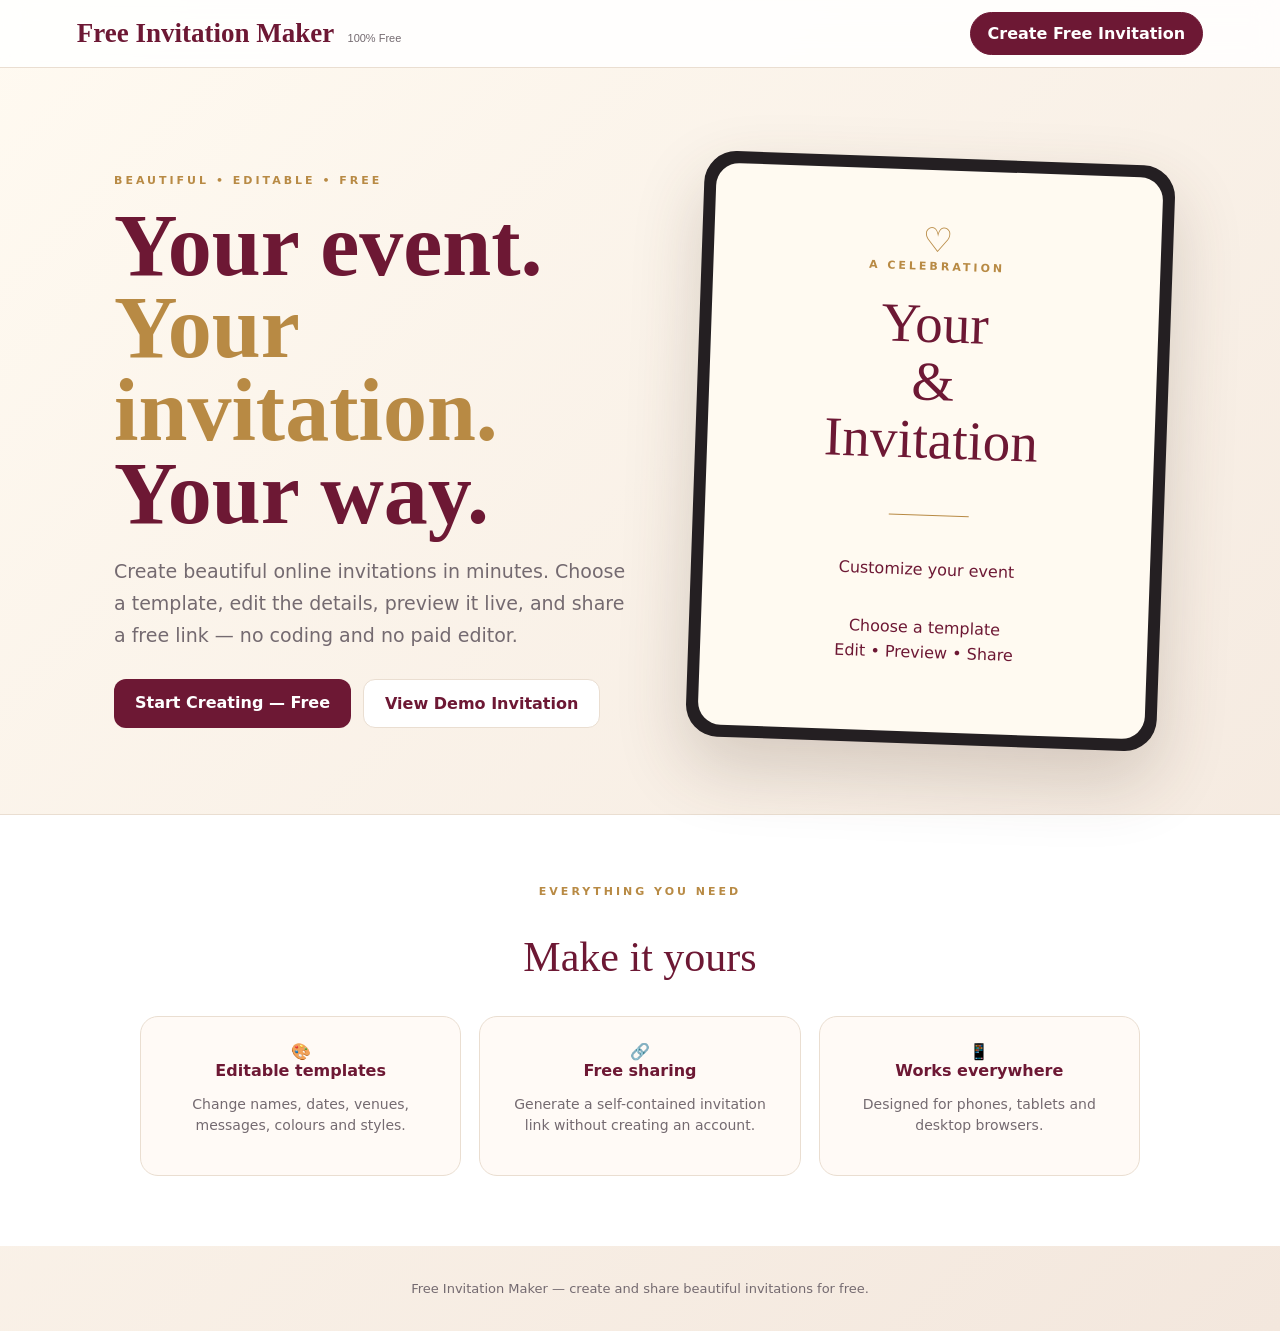
==== commit a9b83f1a: "Rename platform to Free Invitation Maker" ====
--- a/index.html
+++ b/index.html
@@ -3,8 +3,8 @@
 <head>
 <meta charset="utf-8">
 <meta name="viewport" content="width=device-width,initial-scale=1">
-<title>WedFree — Free Wedding Invitation Maker</title>
-<meta name="description" content="Create a beautiful editable wedding invitation for free.">
+<title>Free Invitation Maker — Create Free Invitations</title>
+<meta name="description" content="Create beautiful editable invitations for free.">
 <style>
 :root{--wine:#6d1834;--gold:#b88a44;--cream:#fffaf1;--ink:#2e2630;--muted:#746a70}
 *{box-sizing:border-box}body{margin:0;font-family:Inter,system-ui,-apple-system,Segoe UI,sans-serif;color:var(--ink);background:linear-gradient(135deg,#fffaf1,#f3e7dd);min-height:100vh}
@@ -20,14 +20,14 @@
 </style>
 </head>
 <body>
-<nav><div class="logo">WedFree <small>Free Invitation Maker</small></div><a class="cta" href="./builder/">Create Free Invitation</a></nav>
+<nav><div class="logo">Free Invitation Maker <small>100% Free</small></div><a class="cta" href="./builder/">Create Free Invitation</a></nav>
 <main>
 <section class="hero">
-<div><div class="eyebrow">Beautiful • Editable • Free</div><h1>Your wedding.<br><span>Your invitation.</span><br>Your way.</h1><p class="lead">Create a beautiful online wedding invitation in minutes. Choose a template, edit the details, preview it live, and share a free link — no coding and no paid editor.</p><div class="buttons"><a class="button primary" href="./builder/">Start Creating — Free</a><a class="button secondary" href="./invitation.html">View Demo Invitation</a></div></div>
-<div class="mock"><div class="screen"><div class="heart">♡</div><div class="eyebrow">A Celebration of Love</div><div class="names">Ashil<br><span>&amp;</span><br>Sneha</div><div class="divider"></div><p>Sunday • 13 December 2026</p><p>Treesa Garden<br>North Paravur</p></div></div>
+<div><div class="eyebrow">Beautiful • Editable • Free</div><h1>Your event.<br><span>Your invitation.</span><br>Your way.</h1><p class="lead">Create beautiful online invitations in minutes. Choose a template, edit the details, preview it live, and share a free link — no coding and no paid editor.</p><div class="buttons"><a class="button primary" href="./builder/">Start Creating — Free</a><a class="button secondary" href="./invitation.html">View Demo Invitation</a></div></div>
+<div class="mock"><div class="screen"><div class="heart">♡</div><div class="eyebrow">A Celebration</div><div class="names">Your<br><span>&amp;</span><br>Invitation</div><div class="divider"></div><p>Customize your event</p><p>Choose a template<br>Edit • Preview • Share</p></div></div>
 </section>
 <section class="features"><div class="eyebrow">Everything you need</div><h2>Make it yours</h2><div class="grid"><div class="feature">🎨<b>Editable templates</b><p>Change names, dates, venues, messages, colours and styles.</p></div><div class="feature">🔗<b>Free sharing</b><p>Generate a self-contained invitation link without creating an account.</p></div><div class="feature">📱<b>Works everywhere</b><p>Designed for phones, tablets and desktop browsers.</p></div></div></section>
 </main>
-<footer>WedFree — a free wedding invitation maker.</footer>
+<footer>Free Invitation Maker — create and share beautiful invitations for free.</footer>
 </body>
 </html>
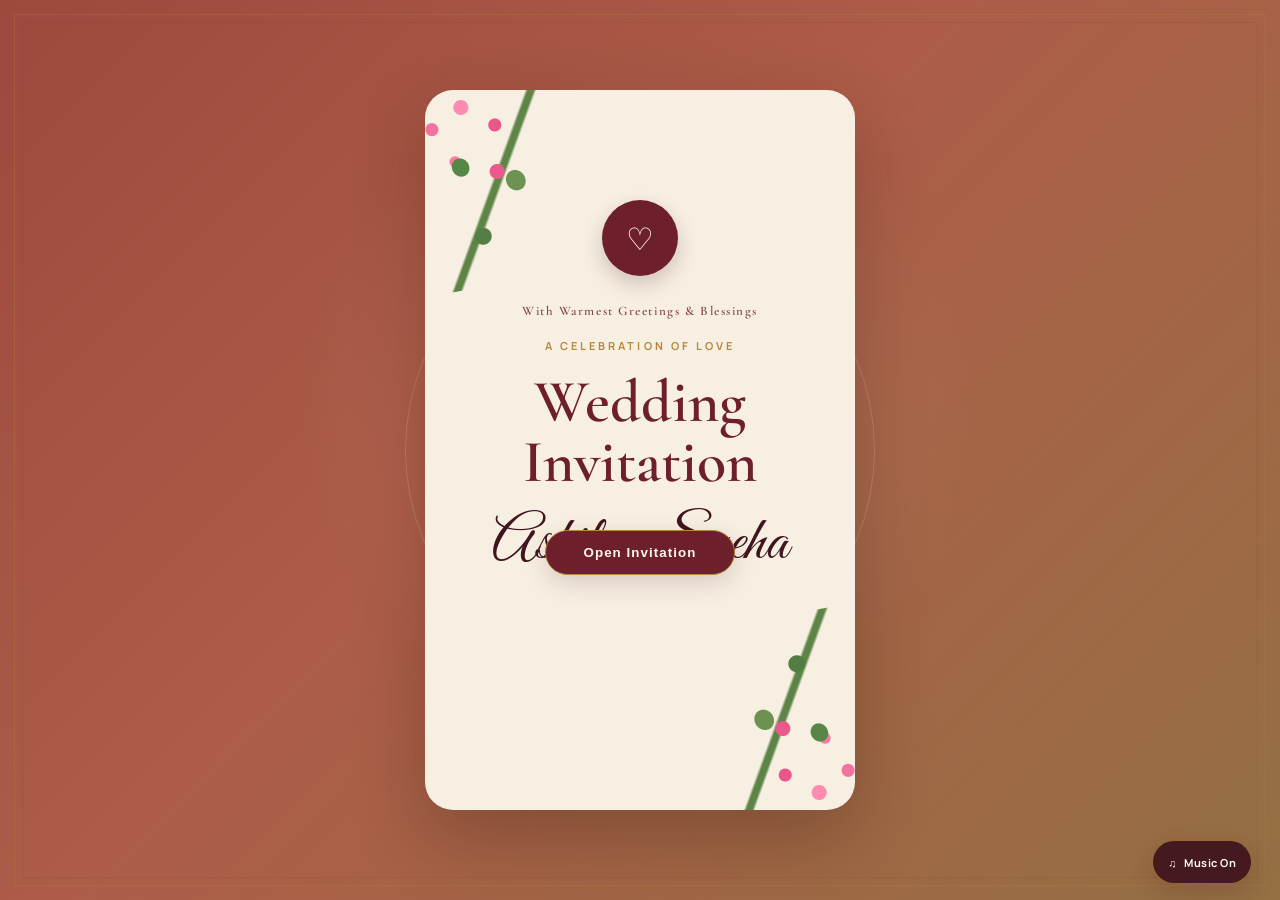
==== commit 2d0879a1: "Restore normal wedding invitation homepage" ====
--- a/index.html
+++ b/index.html
@@ -1,33 +1,152 @@
 <!doctype html>
-<html lang="en">
+<html lang="en" translate="no" class="notranslate">
 <head>
-<meta charset="utf-8">
-<meta name="viewport" content="width=device-width,initial-scale=1">
-<title>Free Invitation Maker — Create Free Invitations</title>
-<meta name="description" content="Create beautiful editable invitations for free.">
-<style>
-:root{--wine:#6d1834;--gold:#b88a44;--cream:#fffaf1;--ink:#2e2630;--muted:#746a70}
-*{box-sizing:border-box}body{margin:0;font-family:Inter,system-ui,-apple-system,Segoe UI,sans-serif;color:var(--ink);background:linear-gradient(135deg,#fffaf1,#f3e7dd);min-height:100vh}
-nav{height:68px;display:flex;align-items:center;justify-content:space-between;padding:0 6%;background:#ffffffdd;backdrop-filter:blur(12px);border-bottom:1px solid #eaded1;position:sticky;top:0;z-index:5}
-.logo{font:700 27px Georgia,serif;color:var(--wine)}.logo small{font:11px Inter,sans-serif;color:var(--muted);margin-left:7px}
-nav a,.cta{padding:11px 17px;border-radius:999px;text-decoration:none;font-weight:700;border:1px solid #eaded1;color:var(--wine);background:white}.cta{background:var(--wine);color:white;border-color:var(--wine)}
-.hero{max-width:1100px;margin:auto;padding:90px 24px 70px;display:grid;grid-template-columns:1.05fr .95fr;gap:60px;align-items:center}
-.eyebrow{letter-spacing:3px;text-transform:uppercase;font-size:11px;font-weight:800;color:var(--gold)}h1{font:600 clamp(52px,7vw,88px)/.94 Georgia,serif;color:var(--wine);margin:18px 0}h1 span{color:var(--gold)}.lead{font-size:19px;line-height:1.7;color:var(--muted);max-width:590px}.buttons{display:flex;gap:12px;margin-top:28px;flex-wrap:wrap}.button{display:inline-block;padding:14px 21px;border-radius:12px;text-decoration:none;font-weight:800}.primary{background:var(--wine);color:white}.secondary{background:white;color:var(--wine);border:1px solid #eaded1}
-.mock{background:#241f22;padding:12px;border-radius:32px;box-shadow:0 30px 70px #4b382733;transform:rotate(2deg)}.screen{background:var(--cream);border-radius:23px;min-height:560px;padding:50px 28px;text-align:center;color:var(--wine);display:flex;flex-direction:column;justify-content:center}.heart{font-size:34px;color:var(--gold)}.names{font:55px/1.05 Georgia,serif;margin:22px 0}.divider{width:80px;height:1px;background:var(--gold);margin:25px auto}.screen p{line-height:1.6}
-.features{background:white;padding:70px 6%;text-align:center;border-top:1px solid #eaded1}.features h2{font:42px Georgia,serif;color:var(--wine)}.grid{max-width:1000px;margin:35px auto 0;display:grid;grid-template-columns:repeat(3,1fr);gap:18px}.feature{padding:25px;border:1px solid #eaded1;border-radius:18px;background:#fffaf6}.feature b{display:block;color:var(--wine);margin-bottom:8px}.feature p{color:var(--muted);line-height:1.5;font-size:14px}
-footer{text-align:center;padding:35px;color:var(--muted);font-size:13px}
-@media(max-width:800px){.hero{grid-template-columns:1fr;padding-top:55px;gap:35px}.mock{transform:none}.grid{grid-template-columns:1fr}nav a{display:none}}
-</style>
+  <meta charset="UTF-8">
+  <meta name="viewport" content="width=device-width, initial-scale=1.0">
+  <meta name="theme-color" content="#f7efe2">
+  <meta name="description" content="Wedding invitation of Ashil & Sneha — 13 December 2026.">
+  <meta name="google" content="notranslate">
+  <meta name="apple-mobile-web-app-capable" content="yes">
+  <meta name="apple-mobile-web-app-status-bar-style" content="default">
+  <meta name="apple-mobile-web-app-title" content="Ashil & Sneha">
+  <meta name="mobile-web-app-capable" content="yes">
+  <link rel="manifest" href="manifest.webmanifest">
+  <title>Ashil & Sneha — Wedding Invitation</title>
+  <link rel="preconnect" href="https://fonts.googleapis.com">
+  <link rel="preconnect" href="https://fonts.gstatic.com" crossorigin>
+  <link href="https://fonts.googleapis.com/css2?family=Cormorant+Garamond:wght@400;500;600;700&family=Great+Vibes&family=Manrope:wght@400;500;600;700&display=swap" rel="stylesheet">
+  <link rel="stylesheet" href="style.css">
 </head>
 <body>
-<nav><div class="logo">Free Invitation Maker <small>100% Free</small></div><a class="cta" href="./builder/">Create Free Invitation</a></nav>
-<main>
-<section class="hero">
-<div><div class="eyebrow">Beautiful • Editable • Free</div><h1>Your event.<br><span>Your invitation.</span><br>Your way.</h1><p class="lead">Create beautiful online invitations in minutes. Choose a template, edit the details, preview it live, and share a free link — no coding and no paid editor.</p><div class="buttons"><a class="button primary" href="./builder/">Start Creating — Free</a><a class="button secondary" href="./invitation.html">View Demo Invitation</a></div></div>
-<div class="mock"><div class="screen"><div class="heart">♡</div><div class="eyebrow">A Celebration</div><div class="names">Your<br><span>&amp;</span><br>Invitation</div><div class="divider"></div><p>Customize your event</p><p>Choose a template<br>Edit • Preview • Share</p></div></div>
-</section>
-<section class="features"><div class="eyebrow">Everything you need</div><h2>Make it yours</h2><div class="grid"><div class="feature">🎨<b>Editable templates</b><p>Change names, dates, venues, messages, colours and styles.</p></div><div class="feature">🔗<b>Free sharing</b><p>Generate a self-contained invitation link without creating an account.</p></div><div class="feature">📱<b>Works everywhere</b><p>Designed for phones, tablets and desktop browsers.</p></div></div></section>
-</main>
-<footer>Free Invitation Maker — create and share beautiful invitations for free.</footer>
+  <div class="petals" aria-hidden="true"></div>
+
+  <div id="welcome" class="welcome">
+    <div class="mandala"></div>
+    <div class="welcome-card">
+      <div class="welcome-card-corner top-left" aria-hidden="true"></div>
+      <div class="welcome-card-corner bottom-right" aria-hidden="true"></div>
+      <div class="welcome-icon" aria-label="Wedding heart">♡</div>
+      <div class="gurudeva-mantra">With Warmest Greetings &amp; Blessings</div>
+      <p class="eyebrow">A Celebration of Love</p>
+      <h1>Wedding Invitation</h1>
+      <p class="welcome-names">Ashil <span>&amp;</span> Sneha</p>
+      <button id="openInvite" class="gold-btn">Open Invitation</button>
+    </div>
+  </div>
+
+  <audio id="weddingMusic" preload="auto" loop src="https://d2ol7oe51mr4n9.cloudfront.net/user_3JaT6rEnFH7bwNavYYi70WgtPzo/0bf61aef-4ac8-42bd-b71f-e8da6120f40d.mp3"></audio>
+  <button id="musicToggle" class="music-toggle" type="button" aria-label="Turn wedding music off" aria-pressed="true">♫ <span>Music On</span></button>
+
+  <main id="invitation" class="hidden">
+    <section class="hero section corner-floral-frame">
+      <div class="lily-corner lily-top-left" aria-hidden="true">✿</div>
+      <div class="lily-corner lily-top-right" aria-hidden="true">✿</div>
+      <div class="lily-corner lily-bottom-left" aria-hidden="true">✿</div>
+      <div class="lily-corner lily-bottom-right" aria-hidden="true">✿</div>
+      <div class="ornament top"></div>
+      <p class="eyebrow">With great joy and happiness</p>
+      <h1>Ashil <span>&amp;</span> Sneha</h1>
+      <p class="subtitle">cordially invite you to celebrate their wedding</p>
+      <div class="flower-divider">✿ ❁ ✿</div>
+      <div id="countdown" class="countdown" aria-label="Countdown to the wedding"></div>
+    </section>
+
+    <section class="card section">
+      <p class="eyebrow">The Families</p>
+      <h2>With the blessings of our families</h2>
+      <div class="families">
+        <div>
+          <h3>Ashil</h3>
+          <p>S/o. Gopalakrishnan &amp; Usha Gopalakrishnan</p>
+          <p>Thalakkattu Perumthittayil House,<br>Kadakkara, Ezhikkara</p>
+        </div>
+        <div class="ampersand">&amp;</div>
+        <div>
+          <h3>Sneha</h3>
+          <p>D/o. Rajesh M S &amp; Sreedevi Rajesh</p>
+          <p>Marathanthara House,<br>Perumpadanna, North Paravur</p>
+        </div>
+      </div>
+    </section>
+
+    <section class="details section">
+      <div class="detail-card">
+        <span class="icon">❈</span>
+        <p class="eyebrow">Marriage</p>
+        <h2>Sunday</h2>
+        <p class="date">13 December 2026</p>
+        <p>Between <strong>10:30 AM to 11:00 AM</strong></p>
+        <div class="rule"></div>
+        <h3>Treesa Garden</h3>
+        <p>Mangalath Road,<br>Perumbadanna, North Paravur</p>
+        <a class="map-btn" href="https://maps.app.goo.gl/sxNYgMkaWMaSw1bAA" target="_blank" rel="noopener noreferrer">📍 Open in Google Maps</a>
+      </div>
+
+      <div class="detail-card">
+        <span class="icon">✦</span>
+        <p class="eyebrow">Reception</p>
+        <h2>Sunday</h2>
+        <p class="date">13 December 2026</p>
+        <p><strong>5:00 PM</strong></p>
+        <div class="rule"></div>
+        <h3>Infant Jesus Church Kadakkara</h3>
+        <p>North Paravur</p>
+        <a class="map-btn" href="https://maps.app.goo.gl/wAV98LArERzbvWy58" target="_blank" rel="noopener noreferrer">📍 Open in Google Maps</a>
+      </div>
+    </section>
+
+    <section class="message section">
+      <div class="quote-mark">“</div>
+      <p>Two hearts, one beautiful journey, and a lifetime of memories waiting to be made.</p>
+      <p class="small">Your presence and blessings will make our day even more special.</p>
+    </section>
+
+    <section class="compliments section">
+      <p class="eyebrow">With love &amp; blessings</p>
+      <h2>Best Compliments From</h2>
+      <p class="compliment-names">Anandhu, Akshaya Anandhu &amp; All Family Members</p>
+    </section>
+
+    <section id="wishes" class="wishes section">
+      <div class="flower-corner left">❀</div>
+      <div class="flower-corner right">❀</div>
+      <p class="eyebrow">A little love from you</p>
+      <h2>Guest Wishes <span class="live-count" id="wishHeadingCount">0</span></h2>
+      <p class="small">Leave a blessing or a message for Ashil &amp; Sneha. Wishes are shared publicly with everyone.</p>
+      <div class="wish-quotes" aria-label="Wedding wish inspirations">
+        <div class="wish-quote active">“May your love grow deeper with every beautiful season of life.”</div>
+        <div class="wish-quote">“Two hearts, one journey, countless memories. Wishing you a lifetime of happiness.”</div>
+        <div class="wish-quote">“May your home always be filled with love, laughter and togetherness.”</div>
+      </div>
+      <form id="wishForm" class="wish-form">
+        <label>Your name<input id="wishName" name="name" maxlength="60" required placeholder="Your name"></label>
+        <label>Your wishes<textarea id="wishMessage" name="message" maxlength="300" required placeholder="Write your blessing..."></textarea></label>
+        <button class="gold-btn" type="submit">Send Wishes</button>
+      </form>
+      <div id="wishList" class="wish-list"></div>
+    </section>
+
+    <section id="attendance" class="attendance section">
+      <div class="attendance-card">
+        <p class="eyebrow">We would love to know</p>
+        <h2>Guests Attending <span class="live-count" id="attendancePublicCount">0</span></h2>
+        <p class="small">The number shown is the total confirmed guests. Guest names are kept private.</p>
+        <form id="attendanceForm" class="attendance-form">
+          <label>Your name<input id="attendanceName" maxlength="60" required placeholder="Your name"></label>
+          <label>Attendance<select id="attendanceStatus" required><option value="">Choose one</option><option value="Attending">Attending</option><option value="Maybe">Maybe</option><option value="Not attending">Not attending</option></select></label>
+          <label>Number of people<input id="attendancePeople" type="number" min="1" max="20" value="1" required></label>
+          <button class="gold-btn" type="submit">Confirm Attendance</button>
+          <p id="attendanceStatusMessage" class="form-message" role="status"></p>
+        </form>
+      </div>
+    </section>
+
+    <footer>
+      <div class="footer-symbol">ॐ</div>
+      <p>Ashil &amp; Sneha</p>
+      <small>13 • 12 • 2026</small>
+    </footer>
+  </main>
+  <script src="script.js"></script>
 </body>
 </html>
--- a/style.css
+++ b/style.css
@@ -0,0 +1,279 @@
+:root{
+  --cream:#f7efe2; --paper:#fffaf2; --burgundy:#6d1f2b; --deep:#40151e;
+  --gold:#b8893c; --ink:#3e2a27; --terracotta:#a94f42; --golden:#8d6a3e; --muted:#806b62; --line:rgba(109,31,43,.18);
+}
+*{box-sizing:border-box}
+html{scroll-behavior:smooth}
+body{margin:0;background:var(--cream);color:var(--ink);font-family:Manrope,Arial,sans-serif;overflow-x:hidden}
+body:before,body:after{content:"";position:fixed;inset:14px;pointer-events:none;border:1px solid rgba(184,137,60,.25);z-index:10}
+body:after{inset:22px;border:1px solid rgba(109,31,43,.08)}
+.hidden{display:none}
+.welcome{min-height:100vh;display:grid;place-items:center;text-align:center;position:relative;padding:28px 18px;overflow:hidden;background:linear-gradient(135deg,var(--terracotta) 0%,#a65b45 42%,var(--golden) 100%)}
+.welcome:before{content:"";position:absolute;inset:0;background:radial-gradient(circle at 50% 45%,rgba(255,241,210,.12),transparent 42%);pointer-events:none}
+.welcome>*{position:relative;z-index:2}
+.mandala{position:absolute!important;width:min(86vw,470px);height:min(86vw,470px);border:1px solid rgba(255,245,224,.18);border-radius:50%;z-index:1!important}
+.mandala:before,.mandala:after{content:"";position:absolute;inset:35px;border:1px dashed rgba(255,245,224,.18);border-radius:50%}
+.mandala:after{inset:90px;border:1px solid rgba(255,245,224,.12)}
+.ganesha,.footer-symbol{font-family:Georgia,serif;color:var(--burgundy);font-size:52px}
+.welcome-card{position:relative;width:min(88vw,430px);min-height:min(82vh,720px);padding:90px 34px 54px;display:flex;flex-direction:column;align-items:center;justify-content:center;background:var(--paper);border-radius:28px;box-shadow:0 28px 70px rgba(45,20,15,.28);overflow:hidden}
+.welcome-card:before,.welcome-card:after{content:"";position:absolute;width:180px;height:220px;background:radial-gradient(circle at 35% 35%,#ff76a7 0 7%,transparent 8%),radial-gradient(circle at 60% 20%,#ef4e86 0 6%,transparent 7%),linear-gradient(135deg,transparent 44%,#4f813e 45% 48%,transparent 49%);opacity:.92}
+.welcome-card:before{left:-70px;top:-55px;transform:rotate(-15deg)}
+.welcome-card:after{right:-70px;bottom:-55px;transform:rotate(165deg)}
+.welcome-card .welcome-icon{width:76px;height:76px;border-radius:50%;display:grid;place-items:center;background:var(--burgundy);color:white;font-size:31px;box-shadow:0 8px 22px rgba(64,21,30,.18);margin-bottom:28px}
+.welcome-card h1{font:600 clamp(38px,7vw,66px)/1 "Cormorant Garamond",serif;color:var(--burgundy);margin:4px 0 10px}
+.welcome-card .welcome-names{font-size:clamp(38px,8vw,64px);margin:8px 0 30px}
+.welcome-card .eyebrow{color:var(--gold)}
+.welcome-card .gold-btn{position:absolute;bottom:48px;min-width:190px}
+.welcome-card .gurudeva-mantra{color:var(--burgundy);opacity:.82}
+.welcome-card .ganesha{font-size:30px;color:var(--burgundy)}
+.gurudeva-mantra{margin-top:-2px;margin-bottom:18px;font:600 13px/1.4 "Cormorant Garamond",serif;letter-spacing:.16em;color:var(--gold)}
+.eyebrow{text-transform:uppercase;letter-spacing:.28em;font-size:11px;color:var(--gold);font-weight:700;margin:0 0 15px}
+.welcome h1{font:600 clamp(38px,7vw,76px)/1 "Cormorant Garamond",serif;color:var(--burgundy);margin:4px 0 10px}
+.welcome-names{font:400 clamp(40px,8vw,78px)/1.1 "Great Vibes",cursive;color:var(--deep);margin:10px 0 30px}
+.welcome-names span{font-family:"Cormorant Garamond";font-size:.7em;color:var(--gold)}
+.gold-btn{border:1px solid var(--gold);background:var(--burgundy);color:#fff8ee;padding:14px 26px;border-radius:999px;letter-spacing:.08em;font-weight:700;cursor:pointer;box-shadow:0 8px 24px rgba(64,21,30,.16);transition:.25s}
+.gold-btn:hover{transform:translateY(-2px);background:var(--deep)}
+.section{width:min(100% - 36px,960px);margin:auto}
+.hero{text-align:center;padding:110px 20px 80px;position:relative}
+.hero h1{font:500 clamp(58px,11vw,118px)/.9 "Great Vibes",cursive;color:var(--burgundy);margin:8px 0 18px}
+.hero h1 span{font-family:"Cormorant Garamond";font-size:.65em;color:var(--gold)}
+.subtitle{font:500 19px "Cormorant Garamond",serif;color:var(--muted)}
+.flower-divider{color:var(--gold);letter-spacing:10px;margin:30px 0}
+.countdown{display:flex;justify-content:center;gap:12px;flex-wrap:wrap}
+.countdown div{min-width:78px;padding:13px 8px;border:1px solid var(--line);background:rgba(255,250,242,.62);border-radius:14px}
+.countdown b{display:block;font:600 30px "Cormorant Garamond";color:var(--burgundy)}
+.countdown span{font-size:9px;letter-spacing:.16em;text-transform:uppercase;color:var(--muted)}
+.card,.wishes{background:rgba(255,250,242,.8);border:1px solid var(--line);padding:60px 7%;text-align:center;box-shadow:0 18px 50px rgba(64,21,30,.06)}
+h2{font:600 clamp(30px,5vw,45px)/1.1 "Cormorant Garamond";color:var(--burgundy);margin:0 0 28px}
+.families{display:grid;grid-template-columns:1fr auto 1fr;gap:28px;align-items:center}
+.families h3,.detail-card h3{font:600 27px "Cormorant Garamond";color:var(--burgundy);margin:0 0 10px}
+.families p,.detail-card p{font-size:14px;line-height:1.8;color:var(--muted)}
+.ampersand{font:400 45px "Great Vibes";color:var(--gold)}
+.details{display:grid;grid-template-columns:1fr 1fr;gap:22px;padding:70px 0}
+.detail-card{padding:48px 25px;text-align:center;background:var(--paper);border:1px solid var(--line);position:relative}
+.icon{color:var(--gold);font-size:25px}
+.detail-card h2{margin:7px 0 0}
+.date{font:600 25px "Cormorant Garamond";color:var(--burgundy)!important}
+.detail-card strong{color:var(--burgundy)}
+.rule{height:1px;background:var(--line);width:70px;margin:25px auto}
+.map-btn{display:inline-flex;align-items:center;justify-content:center;margin-top:18px;padding:11px 18px;border:1px solid var(--gold);border-radius:999px;background:transparent;color:var(--burgundy);text-decoration:none;font-size:12px;font-weight:700;letter-spacing:.06em;transition:.25s}
+.map-btn:hover{background:var(--burgundy);color:#fff8ee;transform:translateY(-2px)}
+.message{text-align:center;padding:70px 20px}
+.quote-mark{font:90px Georgia;color:rgba(184,137,60,.4);height:65px}
+.message p{font:500 clamp(28px,4vw,43px)/1.25 "Cormorant Garamond";color:var(--burgundy);max-width:700px;margin:0 auto}
+.message .small,.small{font:14px/1.8 Manrope;color:var(--muted);margin-top:20px}
+.compliments{text-align:center;padding:60px 20px 90px}
+.compliment-names{font:500 31px/1.55 "Cormorant Garamond";color:var(--burgundy)}
+.wishes{position:relative;margin-bottom:70px}
+.flower-corner{position:absolute;color:rgba(109,31,43,.18);font-size:70px;top:15px}
+.flower-corner.left{left:20px}.flower-corner.right{right:20px;transform:scaleX(-1)}
+.wish-form{max-width:620px;margin:30px auto;display:grid;gap:16px;text-align:left}
+.wish-form label{font-size:11px;text-transform:uppercase;letter-spacing:.12em;color:var(--muted);font-weight:700}
+input,textarea{display:block;width:100%;margin-top:7px;border:1px solid var(--line);background:#fffdf8;border-radius:10px;padding:13px;font:14px Manrope;color:var(--ink);outline:none}
+textarea{min-height:110px;resize:vertical}
+input:focus,textarea:focus{border-color:var(--gold)}
+.wish-quotes{display:grid;gap:10px;max-width:620px;margin:22px auto 28px;text-align:center}
+.wish-quote{padding:16px 20px;border:1px solid rgba(184,137,60,.28);border-radius:14px;background:rgba(255,250,242,.72);color:var(--burgundy);font:500 18px/1.45 "Cormorant Garamond",serif;box-shadow:0 8px 24px rgba(64,21,30,.05);opacity:.5;transform:translateY(4px);transition:opacity .5s,transform .5s}
+.wish-quote.active{opacity:1;transform:translateY(0);border-color:rgba(184,137,60,.55)}
+.wish-list{display:grid;gap:12px;text-align:left}
+.wish{padding:16px 18px;border-left:3px solid var(--gold);background:#fffdf8}
+.wish strong{color:var(--burgundy);font-size:13px}.wish p{font:17px/1.45 "Cormorant Garamond";margin:5px 0 0}
+.empty{font-size:13px;color:var(--muted);text-align:center}
+footer{text-align:center;padding:55px 20px 90px;background:var(--deep);color:#f9ead8}
+footer .footer-symbol{color:#d4a65c;font-size:35px}footer p{font:32px "Great Vibes";margin:5px}footer small{letter-spacing:.25em;font-size:9px;opacity:.7}
+.petal{position:fixed;top:-20px;width:10px;height:15px;background:rgba(155,52,69,.55);border-radius:100% 0 100% 0;z-index:20;pointer-events:none;animation:fall linear forwards}
+@keyframes fall{to{transform:translate3d(var(--drift),110vh,0) rotate(540deg);opacity:0}}
+@media(max-width:700px){
+  .families,.details{grid-template-columns:1fr}.ampersand{font-size:35px}.details{padding:45px 0}.hero{padding-top:80px}.card{padding:45px 22px}
+}
+@media(prefers-reduced-motion:reduce){*{scroll-behavior:auto!important;animation:none!important;transition:none!important}}
+
+.welcome-card .floral-copy{position:absolute;left:24px;right:24px;top:105px;bottom:105px;pointer-events:none}
+
+.welcome-card-corner{position:absolute;width:190px;height:210px;pointer-events:none;background:
+radial-gradient(circle at 18% 22%,#f36b9b 0 6px,transparent 7px),
+radial-gradient(circle at 35% 14%,#ff86ad 0 7px,transparent 8px),
+radial-gradient(circle at 51% 25%,#e84d83 0 6px,transparent 7px),
+radial-gradient(circle at 27% 39%,#ff709f 0 5px,transparent 6px),
+radial-gradient(circle at 48% 47%,#e95387 0 7px,transparent 8px),
+linear-gradient(120deg,transparent 47%,#557f3e 48% 50%,transparent 51%);
+opacity:.95}
+.welcome-card-corner:after{content:"";position:absolute;inset:0;background:
+radial-gradient(ellipse at 35% 35%,#4f813e 0 8px,transparent 9px),
+radial-gradient(ellipse at 55% 55%,#668d49 0 9px,transparent 10px),
+radial-gradient(ellipse at 24% 68%,#4b783b 0 8px,transparent 9px);
+transform:rotate(-25deg)}
+.welcome-card-corner.top-left{left:-18px;top:-18px;transform:rotate(-10deg)}
+.welcome-card-corner.bottom-right{right:-18px;bottom:-18px;transform:rotate(170deg)}
+@media(max-width:700px){.welcome-card{min-height:78vh;padding-left:25px;padding-right:25px}.welcome-card-corner{transform:scale(.82) rotate(-10deg)}.welcome-card-corner.bottom-right{transform:scale(.82) rotate(170deg)}}
+
+
+/* Ornate Indian palace invitation opening theme */
+.welcome{background:linear-gradient(135deg,#8f4037 0%,#b66b48 48%,#8b693f 100%);padding:22px 14px}
+.welcome-card{width:min(94vw,470px);min-height:min(92vh,820px);padding:145px 34px 185px;border-radius:10px;background:#f4e8cf;box-shadow:0 30px 80px rgba(43,20,12,.35);border:1px solid rgba(184,137,60,.7)}
+.welcome-card:before,.welcome-card:after{display:none}
+.welcome-card:after{content:"";display:block;position:absolute;inset:12px;border:1px solid rgba(184,137,60,.55);border-radius:4px;pointer-events:none}
+.invitation-arch{position:absolute;left:10%;right:10%;top:-2px;height:145px;border:3px solid #b8893c;border-bottom:0;border-radius:150px 150px 0 0;background:linear-gradient(180deg,rgba(177,132,64,.18),rgba(255,250,242,.05));box-shadow:inset 0 0 0 5px rgba(255,248,226,.35)}
+.invitation-arch:before,.invitation-arch:after{content:"";position:absolute;top:14px;width:20px;height:115px;border-top:2px solid #b8893c;border-bottom:2px solid #b8893c;opacity:.65}
+.invitation-arch:before{left:17px}.invitation-arch:after{right:17px}
+.ganesha-line{position:absolute;z-index:5;top:42px;left:50%;transform:translateX(-50%);width:62px;height:62px;border-radius:50%;display:grid;place-items:center;color:#b8893c;background:#f4e8cf;box-shadow:0 0 0 2px #b8893c,0 0 0 5px #f4e8cf,0 0 0 6px rgba(184,137,60,.65)}
+.ganesha-line svg{width:47px;height:47px}
+.brass-bells{position:absolute;left:9px;top:18px;z-index:8;display:flex;flex-direction:column;gap:3px;transform:rotate(-6deg)}
+.brass-bells span{font-size:25px;filter:saturate(.75) sepia(.45);line-height:1}
+.brass-bells span:nth-child(2){margin-left:18px;font-size:21px}.brass-bells span:nth-child(3){margin-left:5px;font-size:18px}
+.bougainvillea{position:absolute;right:-4px;top:4px;width:155px;height:180px;z-index:8;transform:rotate(7deg);background:
+radial-gradient(circle at 65% 18%,#e94c86 0 7px,transparent 8px),
+radial-gradient(circle at 48% 29%,#f66a9b 0 8px,transparent 9px),
+radial-gradient(circle at 78% 37%,#ef4f8b 0 7px,transparent 8px),
+radial-gradient(circle at 38% 50%,#f26a9a 0 7px,transparent 8px),
+radial-gradient(circle at 67% 60%,#e84782 0 8px,transparent 9px),
+radial-gradient(ellipse at 52% 42%,#4e7e3c 0 8px,transparent 9px),
+radial-gradient(ellipse at 76% 52%,#5d8b43 0 9px,transparent 10px),
+linear-gradient(125deg,transparent 48%,#4d7438 49% 51%,transparent 52%)}
+.welcome-icon{position:relative;z-index:6;width:66px;height:66px;margin-bottom:14px!important;background:#6d1f2b!important;box-shadow:0 8px 20px rgba(64,21,30,.22)!important}
+.gurudeva-mantra{position:relative;z-index:6;margin-bottom:12px;color:#8c6a3e}
+.welcome-card .eyebrow,.welcome-card h1,.welcome-card .welcome-names,.welcome-card .gold-btn{position:relative;z-index:6}
+.welcome-card h1{font-size:clamp(34px,7vw,60px)}
+.welcome-card .welcome-names{font-size:clamp(38px,8vw,62px);margin-bottom:24px}
+.welcome-card .gold-btn{bottom:142px;z-index:10}
+.palace-landscape{position:absolute;left:0;right:0;bottom:0;height:170px;background:linear-gradient(180deg,#d5a85d 0%,#c18c45 28%,#6c6b4b 30%,#6c8b75 31%,#58766b 100%);overflow:hidden;border-top:2px solid rgba(184,137,60,.7);z-index:4}
+.palace-landscape:before{content:"";position:absolute;inset:0;background:linear-gradient(180deg,rgba(255,235,175,.35),transparent 55%);pointer-events:none}
+.palace{position:absolute;bottom:55px;width:120px;height:78px;background:linear-gradient(#d5a45a,#a96f35);border:2px solid rgba(91,55,28,.45);box-shadow:inset 0 0 20px rgba(255,228,160,.25)}
+.palace-left{left:-10px}.palace-center{left:50%;transform:translateX(-50%);width:160px;height:94px}.palace-right{right:-10px}
+.palace:before{content:"";position:absolute;left:15%;right:15%;top:-31px;height:48px;border-radius:50% 50% 0 0;background:#b77d3d;border:2px solid rgba(91,55,28,.45);clip-path:polygon(0 100%,50% 0,100% 100%)}
+.palace i{display:inline-block;width:12px;height:24px;margin:34px 7px 0;background:#5d3b27;border-radius:8px 8px 0 0;opacity:.8}
+.palace b{position:absolute;left:35%;right:35%;bottom:0;height:43px;background:#6b4129;border-radius:40px 40px 0 0}
+.palace-center i{margin-top:42px;width:13px;height:29px}.palace-center:after{content:"";position:absolute;left:38%;right:38%;top:-48px;height:55px;border-radius:50% 50% 0 0;background:#c88e48;clip-path:polygon(0 100%,50% 0,100% 100%)}
+.palace-water{position:absolute;left:0;right:0;bottom:0;height:55px;background:repeating-linear-gradient(175deg,rgba(255,226,164,.25) 0 2px,transparent 2px 12px);opacity:.8}
+.landscape-flowers{position:absolute;bottom:35px;width:105px;height:55px;background:
+radial-gradient(circle at 20% 60%,#f5f1e7 0 5px,transparent 6px),
+radial-gradient(circle at 37% 45%,#e84f87 0 6px,transparent 7px),
+radial-gradient(circle at 55% 70%,#f36a9a 0 6px,transparent 7px),
+radial-gradient(circle at 72% 42%,#fff8ed 0 5px,transparent 6px),
+radial-gradient(ellipse at 50% 85%,#527c40 0 12px,transparent 13px)}
+.landscape-flowers.left{left:-5px}.landscape-flowers.right{right:-5px;transform:scaleX(-1)}
+@media(max-width:700px){
+  .welcome-card{min-height:94vh;padding-top:135px;padding-bottom:180px}
+  .palace-landscape{height:155px}.palace{transform:scale(.82);transform-origin:bottom}
+  .palace-center{transform:translateX(-50%) scale(.9)}
+  .welcome-card .gold-btn{bottom:130px}
+  .bougainvillea{transform:scale(.82) rotate(7deg);transform-origin:top right}
+}
+
+
+/* Clean floral opening card theme */
+.welcome{min-height:100vh;padding:28px 18px;background:linear-gradient(135deg,#9d493e 0%,#ad5d48 45%,#947043 100%)}
+.welcome-card{width:min(88vw,430px);min-height:min(82vh,720px);padding:110px 34px 120px;justify-content:flex-start;background:#f7efe2;border-radius:28px;box-shadow:0 28px 70px rgba(45,20,15,.28);border:0}
+.welcome-card:before,.welcome-card:after{display:none}
+.welcome-card-corner{display:block;z-index:3}
+.welcome-icon{z-index:4;width:76px;height:76px;margin:0 0 28px!important;background:#6d1f2b!important;color:#fff!important}
+.welcome-card .gurudeva-mantra{z-index:4;margin-bottom:18px;color:#6d1f2b;font:600 13px/1.4 "Cormorant Garamond",serif;letter-spacing:.12em}
+.welcome-card .eyebrow{z-index:4;color:#b8893c}
+.welcome-card h1{z-index:4;color:#6d1f2b;font-size:clamp(38px,7vw,60px);margin:4px 0 10px}
+.welcome-card .welcome-names{z-index:4;color:#40151e;font-size:clamp(38px,8vw,62px);margin:8px 0 0}
+.welcome-card .gold-btn{z-index:5;bottom:48px;min-width:190px}
+@media(max-width:700px){.welcome-card{min-height:78vh;padding-left:25px;padding-right:25px}.welcome-card .gold-btn{bottom:48px}}
+
+
+/* Delicate lily corner florals inside invitation */
+.corner-floral-frame{position:relative;overflow:hidden}
+.lily-corner{position:absolute;z-index:0;color:#b8893c;font-family:Georgia,serif;font-size:70px;line-height:1;opacity:.72;text-shadow:0 3px 10px rgba(64,21,30,.08);filter:drop-shadow(0 2px 2px rgba(184,137,60,.12))}
+.lily-corner:before,.lily-corner:after{content:"";position:absolute;width:44px;height:18px;border-radius:100% 0 100% 0;background:rgba(86,125,63,.72);transform-origin:center}
+.lily-corner:before{transform:rotate(35deg);left:35px;top:42px}
+.lily-corner:after{transform:rotate(-25deg);left:48px;top:20px}
+.lily-top-left{top:10px;left:8px;transform:rotate(-22deg)}
+.lily-top-right{top:10px;right:8px;transform:rotate(22deg) scaleX(-1)}
+.lily-bottom-left{bottom:8px;left:8px;transform:rotate(202deg)}
+.lily-bottom-right{bottom:8px;right:8px;transform:rotate(158deg) scaleX(-1)}
+.corner-floral-frame>*:not(.lily-corner){position:relative;z-index:1}
+@media(max-width:700px){.lily-corner{font-size:52px}.lily-corner:before,.lily-corner:after{width:34px;height:14px}.lily-top-left{top:8px;left:3px}.lily-top-right{top:8px;right:3px}.lily-bottom-left{bottom:5px;left:3px}.lily-bottom-right{bottom:5px;right:3px}}
+
+
+/* Matching rose + green lily corner accents throughout the invitation */
+.card,.detail-card,.message,.compliments,.wishes{position:relative;overflow:hidden}
+.card:before,.card:after,.detail-card:before,.detail-card:after,.message:before,.message:after,.compliments:before,.compliments:after,.wishes:before,.wishes:after{content:"";position:absolute;pointer-events:none;z-index:0;width:115px;height:105px;background:
+radial-gradient(circle at 28% 30%,#c94f62 0 8px,transparent 9px),
+radial-gradient(circle at 43% 18%,#e0717e 0 7px,transparent 8px),
+radial-gradient(circle at 58% 34%,#b93f55 0 9px,transparent 10px),
+radial-gradient(circle at 35% 50%,#e48a91 0 6px,transparent 7px),
+radial-gradient(ellipse at 68% 55%,#5f8b48 0 9px,transparent 10px),
+radial-gradient(ellipse at 52% 72%,#4f7e3e 0 10px,transparent 11px),
+radial-gradient(ellipse at 78% 25%,#739a58 0 7px,transparent 8px)}
+.card:before,.detail-card:before,.message:before,.compliments:before,.wishes:before{top:-10px;left:-8px;transform:rotate(-12deg)}
+.card:after,.detail-card:after,.message:after,.compliments:after,.wishes:after{right:-8px;bottom:-10px;transform:rotate(168deg)}
+.card>*:not(:before):not(:after),.detail-card>*:not(:before):not(:after),.message>*:not(:before):not(:after),.compliments>*:not(:before):not(:after),.wishes>*:not(:before):not(:after){position:relative;z-index:1}
+/* Larger lily petals layered over the rose clusters */
+.card:before,.detail-card:before,.message:before,.compliments:before,.wishes:before{background-color:transparent}
+@media(max-width:700px){
+  .card:before,.card:after,.detail-card:before,.detail-card:after,.message:before,.message:after,.compliments:before,.compliments:after,.wishes:before,.wishes:after{width:82px;height:78px;background-size:100% 100%}
+}
+
+
+/* Guest attendance window */
+.attendance{padding:0 0 70px}
+.attendance-card{background:rgba(255,250,242,.88);border:1px solid var(--line);padding:55px 7%;text-align:center;box-shadow:0 18px 50px rgba(64,21,30,.06);position:relative;overflow:hidden}
+.attendance-card:before,.attendance-card:after{content:"";position:absolute;pointer-events:none;width:100px;height:90px;background:radial-gradient(circle at 28% 30%,#c94f62 0 8px,transparent 9px),radial-gradient(circle at 55% 18%,#e0717e 0 7px,transparent 8px),radial-gradient(ellipse at 68% 60%,#5f8b48 0 9px,transparent 10px)}
+.attendance-card:before{left:-8px;top:-8px;transform:rotate(-10deg)}.attendance-card:after{right:-8px;bottom:-8px;transform:rotate(170deg)}.attendance-card>*{position:relative;z-index:1}
+.attendance-stats{display:grid;grid-template-columns:repeat(3,1fr);gap:12px;max-width:700px;margin:30px auto}
+.attendance-stats div{padding:18px 10px;border:1px solid rgba(184,137,60,.28);border-radius:14px;background:#fffdf8}
+.attendance-stats strong{display:block;font:600 32px "Cormorant Garamond";color:var(--burgundy)}.attendance-stats span{font-size:9px;text-transform:uppercase;letter-spacing:.1em;color:var(--muted)}
+.attendance-form{max-width:620px;margin:25px auto 38px;display:grid;gap:15px;text-align:left}.attendance-form label{font-size:11px;text-transform:uppercase;letter-spacing:.12em;color:var(--muted);font-weight:700}
+.attendance-form select{display:block;width:100%;margin-top:7px;border:1px solid var(--line);background:#fffdf8;border-radius:10px;padding:13px;font:14px Manrope;color:var(--ink);outline:none}.attendance-form select:focus{border-color:var(--gold)}
+.optional{font-size:10px;letter-spacing:0;text-transform:none;font-weight:400}.form-message{min-height:20px;text-align:center;color:var(--burgundy);font-size:12px;margin:0}
+.attendance-list-heading{max-width:620px;margin:0 auto 12px;display:flex;justify-content:space-between;align-items:center;color:var(--burgundy);font:600 21px "Cormorant Garamond"}.attendance-list-heading small{font:10px;text-transform:uppercase;letter-spacing:.1em;color:var(--muted)}
+.attendance-list{max-width:620px;margin:auto;display:grid;gap:10px;text-align:left}.attendance-entry{padding:14px 16px;border-left:3px solid var(--gold);background:#fffdf8}.attendance-entry div{display:flex;justify-content:space-between;gap:12px;align-items:center}.attendance-entry strong{color:var(--burgundy);font-size:13px}.attendance-entry span{font-size:10px;color:var(--muted);text-transform:uppercase;letter-spacing:.05em}.attendance-entry p{font:17px/1.45 "Cormorant Garamond";margin:6px 0 0;color:var(--ink)}
+.live-count{display:inline-block;vertical-align:middle;margin-left:8px;min-width:30px;padding:4px 9px;border-radius:999px;background:var(--burgundy);color:#fff;font:700 12px Manrope}
+@media(max-width:700px){.attendance-stats{grid-template-columns:1fr}.attendance-card{padding:45px 22px}.attendance-entry div{align-items:flex-start;flex-direction:column;gap:3px}}
+
+
+/* Compact attendance panel beneath Guest Wishes */
+.attendance{padding:0 0 55px}.attendance-card{max-width:760px;margin:0 auto;padding:34px 30px;border-radius:18px}.attendance-card h2{font-size:34px;margin-bottom:10px}.attendance-stats{max-width:560px;margin:20px auto;gap:10px}.attendance-stats div{padding:13px 8px}.attendance-stats strong{font-size:27px}.attendance-form{max-width:520px;margin:20px auto 0;grid-template-columns:1fr 1fr;gap:12px}.attendance-form label:first-child,.attendance-form label:nth-child(3),.attendance-form .gold-btn,.attendance-form .form-message{grid-column:1/-1}.attendance-entry{padding:11px 14px}@media(max-width:700px){.attendance-card{padding:30px 18px}.attendance-stats{grid-template-columns:repeat(3,1fr)}.attendance-form{grid-template-columns:1fr}.attendance-form label:first-child,.attendance-form label:nth-child(3),.attendance-form .gold-btn,.attendance-form .form-message{grid-column:auto}.attendance-stats strong{font-size:24px}}
+
+
+/* Compact, elegant Guest Wishes layout */
+.wishes{max-width:760px;padding:42px 34px;margin:0 auto 42px;border-radius:18px}.wishes h2{font-size:36px;margin-bottom:10px}.wishes .small{margin-top:8px}.wish-quotes{max-width:560px;margin:18px auto 20px;gap:8px}.wish-quote{padding:11px 16px;font-size:16px}.wish-form{max-width:540px;margin:20px auto;gap:11px}.wish-form textarea{min-height:82px}.wish-list{max-width:540px;margin:18px auto 0;gap:8px;max-height:520px;overflow:hidden}.wish{padding:13px 16px;border-radius:10px;opacity:0;transform:translateY(12px);animation:wishReveal .65s ease forwards}.wish:nth-child(2){animation-delay:.12s}.wish:nth-child(3){animation-delay:.24s}.wish:nth-child(4){animation-delay:.36s}.wish:nth-child(5){animation-delay:.48s}.wish:nth-child(6){animation-delay:.60s}.wish:nth-child(7){animation-delay:.72s}.wish:nth-child(8){animation-delay:.84s}.wish:nth-child(9){animation-delay:.96s}.wish:nth-child(10){animation-delay:1.08s}@keyframes wishReveal{to{opacity:1;transform:translateY(0)}}
+@media(max-width:700px){.wishes{width:calc(100% - 28px);padding:34px 18px;margin-bottom:30px}.wishes h2{font-size:32px}.wish-list{max-height:460px}.wish{padding:11px 13px}}
+@media(prefers-reduced-motion:reduce){.wish{animation:none;opacity:1;transform:none}}
+
+
+/* Compact mobile-first invitation layout + gentle auto-scroll */
+body{font-size:14px}
+.section{width:min(100% - 24px,880px)}
+.hero{padding:76px 16px 54px}.hero h1{font-size:clamp(48px,10vw,92px);margin:5px 0 12px}.subtitle{font-size:17px}.flower-divider{margin:20px 0}.countdown{gap:7px}.countdown div{min-width:66px;padding:9px 6px;border-radius:11px}.countdown b{font-size:25px}
+.card{padding:40px 28px}.families{gap:18px}.families p,.detail-card p{font-size:13px;line-height:1.65}
+.details{gap:14px;padding:48px 0}.detail-card{padding:34px 18px}.date{font-size:22px!important}.message{padding:52px 18px}.message p{font-size:clamp(25px,4vw,36px)}.compliments{padding:48px 18px 60px}.compliment-names{font-size:27px}
+.wishes{width:min(100% - 24px,700px);padding:32px 18px;margin-bottom:28px}.wishes h2{font-size:32px}.wish-quotes{margin:14px auto 18px}.wish-quote{font-size:15px;padding:10px 13px}.wish-form{margin:16px auto;gap:9px}.wish-form textarea{min-height:70px}.wish-list{max-height:420px}.wish{padding:10px 12px}.wish p{font-size:15px}
+.attendance{padding-bottom:38px}.attendance-card{width:min(100% - 24px,700px);padding:28px 18px}.attendance-card h2{font-size:31px}.attendance-form{margin:15px auto 0;gap:9px}.attendance-entry{padding:10px 12px}
+footer{padding:42px 18px 62px}
+@media(max-width:700px){body:before,body:after{inset:7px}.hero{padding:58px 10px 42px}.hero h1{font-size:clamp(43px,16vw,72px)}.subtitle{font-size:15px}.countdown div{min-width:61px}.card{padding:34px 18px}.families p{font-size:12px}.details{padding:34px 0}.detail-card{padding:28px 14px}.message{padding:42px 12px}.quote-mark{font-size:72px;height:52px}.compliments{padding:38px 12px 50px}.wishes{width:calc(100% - 18px);padding:28px 13px}.attendance-card{width:calc(100% - 18px);padding:26px 13px}.gold-btn{padding:12px 20px;font-size:12px}.wish-form input,.wish-form textarea,.attendance-form input,.attendance-form select{padding:11px}.flower-corner{font-size:48px}}
+
+/* Auto-scroll state: starts only after the visitor opens the invitation */
+html.auto-scroll-active{scroll-behavior:auto}
+body.auto-scroll-active{cursor:default}
+
+
+/* Wedding music control */
+#weddingMusic{display:none}.music-toggle{position:fixed;right:28px;bottom:24px;z-index:50;border:1px solid rgba(184,137,60,.7);background:rgba(64,21,30,.94);color:#fff8ee;border-radius:999px;padding:10px 15px;font:700 11px Manrope;letter-spacing:.04em;box-shadow:0 8px 24px rgba(64,21,30,.2);cursor:pointer;backdrop-filter:blur(8px)}.music-toggle span{margin-left:5px}@media(max-width:700px){.music-toggle{right:16px;bottom:16px;padding:9px 13px}}
+
+
+/* Cross-device compatibility: iPhone/iPad safe areas, Android touch targets and Windows browsers */
+html,body{width:100%;min-height:100%;-webkit-text-size-adjust:100%;text-size-adjust:100%;}
+body{-webkit-tap-highlight-color:transparent;}
+button,a,input,textarea,select{touch-action:manipulation;}
+button,.map-btn{min-height:44px;}
+input,textarea,select{font-size:16px;}
+@supports(padding:max(0px)){
+  body{padding-left:env(safe-area-inset-left);padding-right:env(safe-area-inset-right);}
+  footer{padding-bottom:max(62px,calc(62px + env(safe-area-inset-bottom)));}
+  .music-toggle{bottom:max(16px,calc(16px + env(safe-area-inset-bottom)));}
+}
+@media(max-width:430px){
+  .section{width:calc(100% - 18px)}
+  .welcome{padding:12px 9px}
+  .welcome-card{width:calc(100vw - 24px);min-height:88vh;padding-left:20px;padding-right:20px}
+  .hero h1{font-size:clamp(42px,15vw,66px)}
+  .countdown div{min-width:58px}
+  .countdown b{font-size:22px}
+  .families p{overflow-wrap:anywhere}
+  .map-btn{width:100%;}
+}
